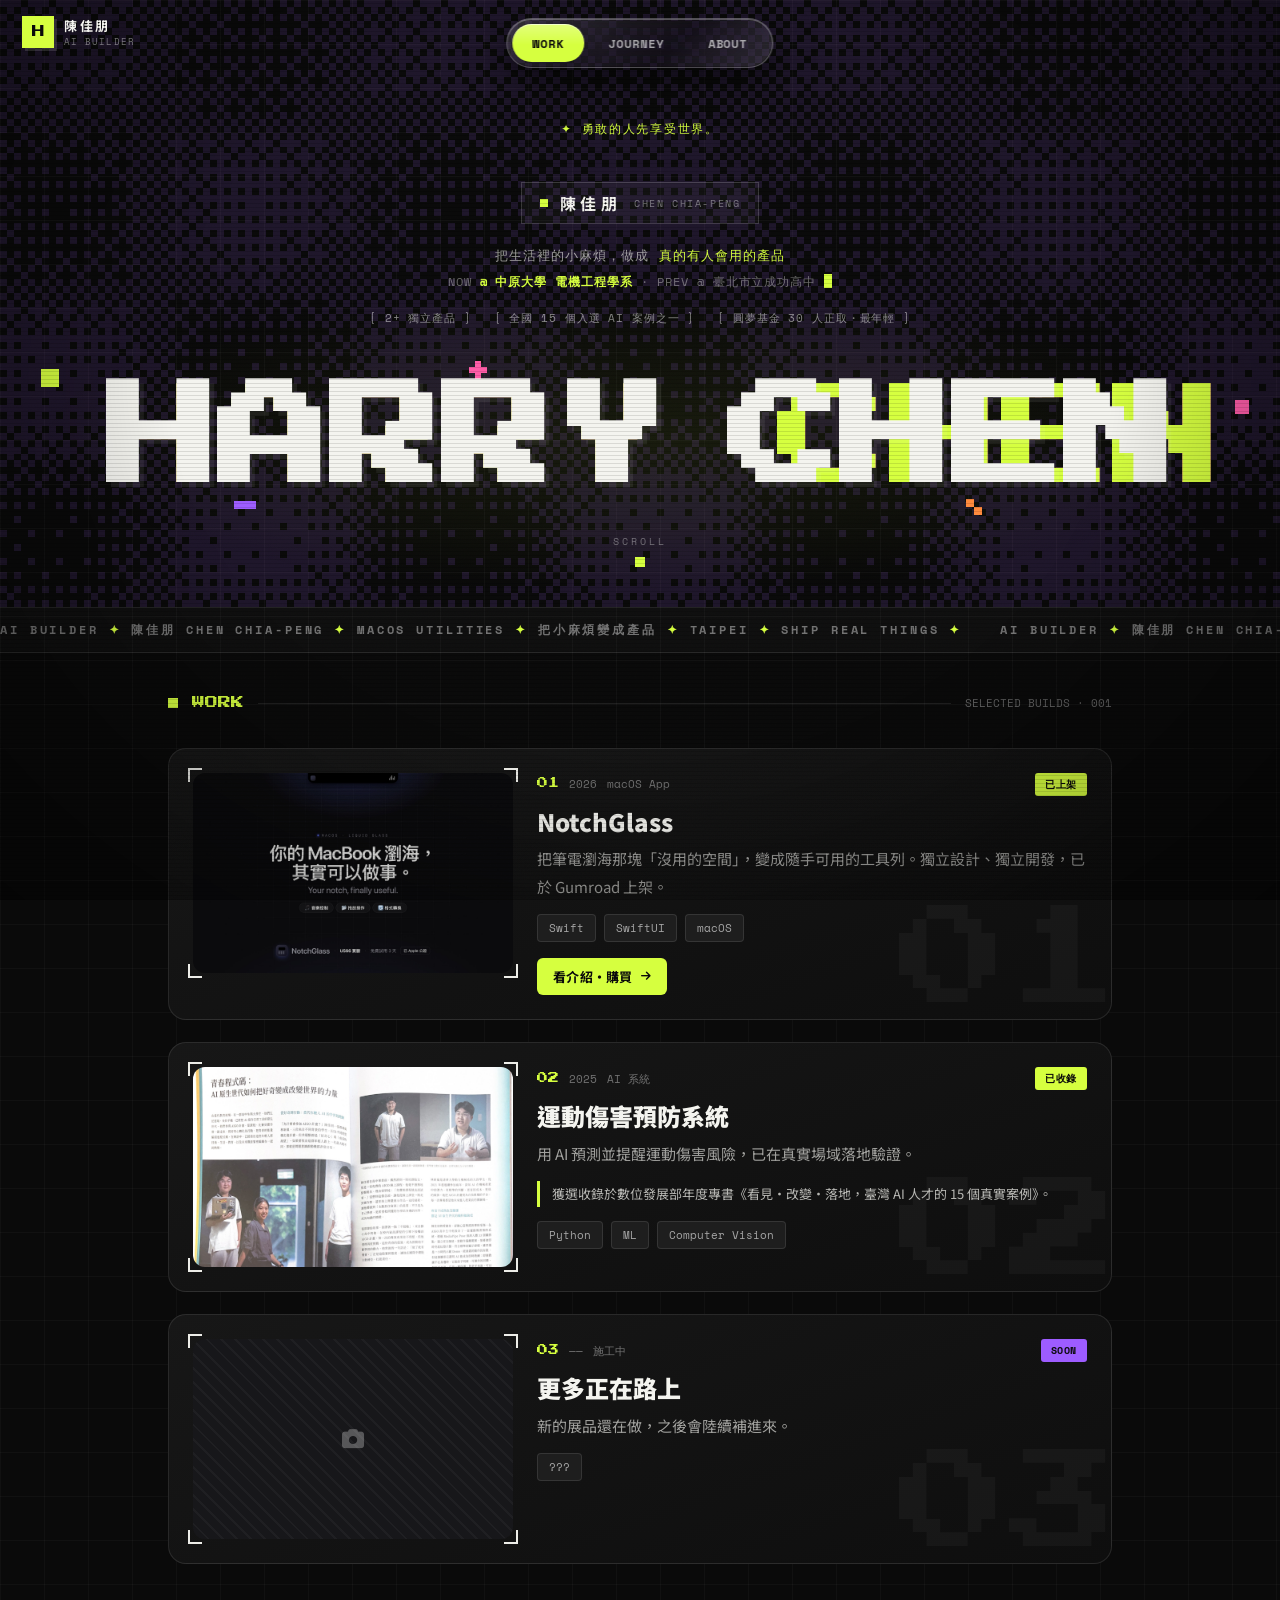
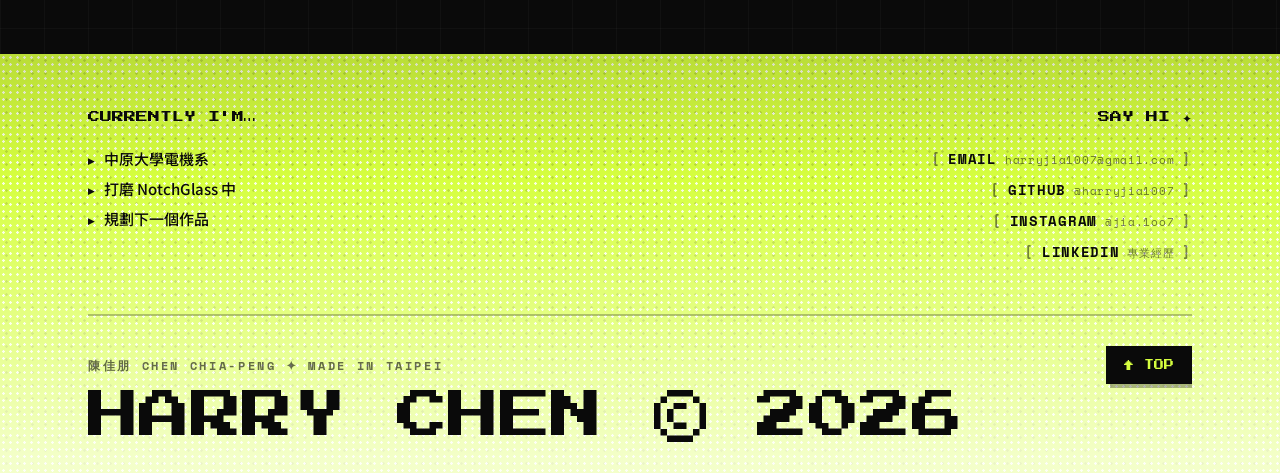
==== index.html @ 03d35808 "扇形照片自動輪播（3.2s、hover 暫停）、刪 AUTO SCROLL 標籤、像素漂浮放慢一倍、biostem 獎盃照對齊頂部 Co-Authored-By: Claude Fable 5 <no" ====
<!DOCTYPE html>
<html lang="zh-Hant">
<head>
  <meta charset="utf-8">
  <meta name="viewport" content="width=device-width, initial-scale=1">
  <title>陳佳朋 Harry Chen — AI Builder｜Portfolio</title>
  <meta name="description" content="Harry Chen（陳佳朋）的個人作品集：AI 工具、macOS 小工具與正在路上的新作品。深色像素風格。">

  <meta property="og:title" content="陳佳朋 Harry Chen — AI Builder Portfolio">
  <meta property="og:description" content="把生活裡的小麻煩，做成真的有人會用的產品。">
  <meta property="og:type" content="website">

  <link rel="preconnect" href="https://fonts.googleapis.com">
  <link rel="preconnect" href="https://fonts.gstatic.com" crossorigin>
  <link href="https://fonts.googleapis.com/css2?family=Press+Start+2P&family=Space+Mono:wght@400;700&family=Noto+Sans+TC:wght@400;500;700;900&display=swap" rel="stylesheet">
  <link rel="stylesheet" href="https://cdnjs.cloudflare.com/ajax/libs/font-awesome/6.5.1/css/all.min.css">

  <link rel="stylesheet" href="styles.css">
</head>
<body>
  <!-- 背景質感層：掃描線 / 暈影 / 顆粒 -->
  <div class="fx-scan" aria-hidden="true"></div>
  <div class="fx-vignette" aria-hidden="true"></div>
  <div class="fx-grain" aria-hidden="true"></div>

  <!-- 捲動進度條 -->
  <div class="prog-bar" id="progBar"></div>

  <!-- 自訂像素游標（僅桌機） -->
  <div class="pixel-cursor" id="pixelCursor" aria-hidden="true"></div>
  <div class="pixel-cursor-ring" id="pixelCursorRing" aria-hidden="true"></div>

  <!-- 固定品牌角標 -->
  <div class="brand-chip">
    <span class="brand-badge">H</span>
    <span>
      <span class="brand-name">陳佳朋</span>
      <span class="brand-sub">AI&nbsp;BUILDER</span>
    </span>
  </div>

  <!-- 懸浮膠囊導覽 -->
  <nav class="tab-nav" id="tabNav">
    <button class="tab-btn" data-tab="work">WORK</button>
    <button class="tab-btn" data-tab="journey">JOURNEY</button>
    <button class="tab-btn" data-tab="about">ABOUT</button>
  </nav>

  <main>
    <!-- HERO -->
    <section class="hero">
      <div class="hero-kicker">✦ 勇敢的人先享受世界。</div>

      <div class="wordmark-wrap">
        <div class="wordmark glitch-a" aria-hidden="true">HARRY CHEN</div>
        <div class="wordmark glitch-b" aria-hidden="true">HARRY CHEN</div>
        <h1 class="wordmark wordmark-main">
          <span style="animation-delay:0s">H</span><span style="animation-delay:.05s">A</span><span style="animation-delay:.1s">R</span><span style="animation-delay:.15s">R</span><span style="animation-delay:.2s">Y</span><span class="wm-sp"></span><span style="animation-delay:.3s">C</span><span style="animation-delay:.35s">H</span><span style="animation-delay:.4s">E</span><span style="animation-delay:.45s">N</span>
        </h1>
        <span class="px-bit a"></span>
        <span class="px-bit b"></span>
        <span class="px-bit c"></span>
        <span class="px-quad"><span></span><span></span><span></span><span></span></span>
        <span class="px-tri"><span></span><span></span><span></span><span></span><span></span><span></span><span></span><span></span><span></span></span>
        <span class="px-bit d px-hide-m"></span>
      </div>

      <div class="hero-id">
        <div class="hero-id-badge">
          <span class="dot-blink"></span>
          <span class="hero-id-name">陳佳朋</span>
          <span class="hero-id-en">CHEN&nbsp;CHIA-PENG</span>
        </div>
        <div class="hero-line1">把生活裡的小麻煩，做成 <span class="accent">真的有人會用的產品</span></div>
        <div class="hero-line2">NOW <span class="accent strong">@ 中原大學 電機工程學系</span> · PREV @ 臺北市立成功高中<span class="caret"></span></div>
        <div class="hero-stats">
          <span>[ 2+ 獨立產品 ]</span>
          <span>[ 全國 15 個入選 AI 案例之一 ]</span>
          <span>[ 圓夢基金 30 人正取・最年輕 ]</span>
        </div>
      </div>

      <div class="hero-scroll">
        <span>SCROLL</span>
        <span class="scroll-dot"></span>
      </div>
    </section>

    <!-- 跑馬燈 -->
    <div class="marquee">
      <div class="marquee-track">
        <span class="marquee-item">AI BUILDER <b>✦</b> 陳佳朋 CHEN CHIA-PENG <b>✦</b> MACOS UTILITIES <b>✦</b> 把小麻煩變成產品 <b>✦</b> TAIPEI <b>✦</b> SHIP REAL THINGS <b>✦</b>&nbsp;</span>
        <span class="marquee-item">AI BUILDER <b>✦</b> 陳佳朋 CHEN CHIA-PENG <b>✦</b> MACOS UTILITIES <b>✦</b> 把小麻煩變成產品 <b>✦</b> TAIPEI <b>✦</b> SHIP REAL THINGS <b>✦</b>&nbsp;</span>
      </div>
    </div>

    <!-- WORK -->
    <section class="tab-panel" id="panel-work">
      <div class="section-head">
        <span class="section-dot"></span>
        <span class="section-title">WORK</span>
        <span class="section-line"></span>
        <span class="section-tag">SELECTED&nbsp;BUILDS&nbsp;·&nbsp;001</span>
      </div>
      <div class="work-list" id="workList"></div>
    </section>

    <!-- JOURNEY -->
    <section class="tab-panel" id="panel-journey" hidden>
      <div class="section-head">
        <span class="section-dot"></span>
        <span class="section-title">JOURNEY</span>
        <span class="section-line"></span>
        <span class="section-tag">2023&nbsp;→&nbsp;NOW&nbsp;·&nbsp;002</span>
      </div>
      <div class="journey-list" id="journeyList"></div>
    </section>

    <!-- ABOUT -->
    <section class="tab-panel" id="panel-about" hidden>
      <div class="section-head">
        <span class="section-dot"></span>
        <span class="section-title">ABOUT</span>
        <span class="section-line"></span>
        <span class="section-tag">WHO&nbsp;IS&nbsp;HARRY&nbsp;·&nbsp;003</span>
      </div>
      <div class="about-grid">
        <div class="about-photo-wrap">
          <span class="px-bit e"></span>
          <span class="px-bit f"></span>
          <span class="px-bit g"></span>
          <div class="polaroid">
            <div class="img-slot" data-slot="about">
              <img alt="陳佳朋" loading="lazy" onerror="this.style.display='none';this.nextElementSibling.style.display='flex';">
              <div class="img-placeholder"><i class="fa-solid fa-camera"></i></div>
            </div>
            <div class="polaroid-cap">harry_陳佳朋.jpg ✦</div>
          </div>
        </div>
        <div class="about-copy">
          <div class="about-hello">嗨，我是<span class="accent">陳佳朋</span>（Harry Chen）。</div>
          <p class="about-p1">臺北市立成功高中畢業，即將進<b class="accent">中原大學 電機工程學系</b>。比起頭銜，更在意「<b>做出真的有人在用的東西</b>」。</p>
          <p class="about-p2">從 macOS 小工具到 AI 系統，喜歡把生活裡的小麻煩變成一個會動的產品。這個網站會跟著我一起長大——每做一個新東西，就多一個作品。</p>
          <div class="chips" id="aboutChips"></div>
        </div>
      </div>

      <div class="beyond">
        <div class="section-head">
          <span class="section-dot pink"></span>
          <span class="section-title pink">BEYOND THE KEYBOARD</span>
          <span class="section-line"></span>
        </div>
        <div class="strip" id="strip"></div>
        <p class="beyond-p">打羽球、逛 3C 賣場、和朋友做小專案——好奇心驅動的日常，都收在這排底片裡。</p>
      </div>
    </section>
  </main>

  <!-- FOOTER -->
  <footer class="site-footer">
    <div class="footer-inner">
      <div class="footer-grid">
        <div>
          <div class="footer-h">CURRENTLY I'M…</div>
          <div class="currently-list" id="currentlyList"></div>
        </div>
        <div class="footer-contacts">
          <div class="footer-h">SAY HI ✦</div>
          <div class="contact-list" id="contactList"></div>
        </div>
      </div>
      <div class="footer-bottom">
        <div>
          <div class="footer-credit">陳佳朋 CHEN CHIA-PENG ✦ MADE IN TAIPEI</div>
          <div class="footer-wordmark">HARRY CHEN © 2026</div>
        </div>
        <button class="top-btn" id="topBtn">↑ TOP</button>
      </div>
    </div>
  </footer>

  <script src="app.js"></script>
<!-- Cloudflare Web Analytics --><script type='module' src='https://static.cloudflareinsights.com/beacon.min.js' data-cf-beacon='{"token": "9f081bf168be4e8cbfea582ba39c81f4"}'></script><!-- End Cloudflare Web Analytics -->
</body>
</html>
---- styles.css ----
/* ============================================================
   Harry Chen — Pixel Glitch Portfolio
   顏色與字型集中在這裡，之後要調風格改這區就好
   ============================================================ */
:root{
  --bg:#0A0A0A;
  --ink:#F4F4EF;
  --ink-soft:#EDEDE8;
  --muted:rgba(237,237,232,.65);
  --faint:rgba(255,255,255,.42);
  --line:rgba(255,255,255,.1);
  --card:#171717;
  --card-2:#0E0E0E;

  --accent:#D6FF3F;   /* 螢光黃綠 */
  --pink:#FF5CA8;
  --purple:#9D5CFF;
  --orange:#FF8A3D;
  --blue:#5CC8FF;

  --sans:'Noto Sans TC',-apple-system,BlinkMacSystemFont,sans-serif;
  --mono:'Space Mono',ui-monospace,monospace;
  --pixel:'Press Start 2P',var(--mono);

  --maxw-work:1000px;
  --maxw-journey:820px;
  --maxw-about:940px;
  --maxw-foot:1160px;
}

*{margin:0;padding:0;box-sizing:border-box}
html{scroll-behavior:smooth}
body{
  background:var(--bg);
  background-image:
    linear-gradient(rgba(255,255,255,.028) 1px, transparent 1px),
    linear-gradient(90deg, rgba(255,255,255,.028) 1px, transparent 1px);
  background-size:44px 44px;
  color:var(--ink-soft);
  font-family:var(--sans);
  -webkit-font-smoothing:antialiased;
  line-height:1.6;
  overflow-x:hidden;
  cursor:none;
}
a{color:inherit}
b{font-weight:700}
.accent{color:var(--accent)}
.accent.strong{font-weight:700}

@media (hover:none), (pointer:coarse){
  body{cursor:auto}
  .pixel-cursor,.pixel-cursor-ring{display:none}
}

/* ---------- 質感層 ---------- */
.fx-scan{
  position:fixed;inset:0;z-index:39;pointer-events:none;opacity:.5;
  background:repeating-linear-gradient(0deg, rgba(0,0,0,.22) 0px, rgba(0,0,0,.22) 1px, transparent 1px, transparent 4px);
  animation:scan-drift .35s steps(2) infinite;
}
.fx-vignette{
  position:fixed;inset:0;z-index:38;pointer-events:none;
  background:radial-gradient(ellipse at 50% 42%, transparent 52%, rgba(0,0,0,.42) 100%);
}
.fx-grain{
  position:fixed;inset:0;z-index:40;pointer-events:none;opacity:.06;mix-blend-mode:soft-light;
  background-image:url("data:image/svg+xml;utf8,<svg xmlns='http://www.w3.org/2000/svg' width='180' height='180'><filter id='n'><feTurbulence type='fractalNoise' baseFrequency='.85' numOctaves='2'/></filter><rect width='180' height='180' filter='url(%23n)'/></svg>");
}
@keyframes scan-drift{from{transform:translateY(0)}to{transform:translateY(4px)}}

.prog-bar{
  position:fixed;top:0;left:0;height:3px;width:0%;background:var(--accent);
  z-index:60;pointer-events:none;transition:width .05s linear;
}

/* ---------- 像素游標 ---------- */
.pixel-cursor{
  position:fixed;left:0;top:0;z-index:9999;pointer-events:none;will-change:transform;
  width:13px;height:13px;background:var(--accent);
  box-shadow:0 0 14px rgba(255,255,255,.25);
  animation:cursor-cycle 3.6s steps(1) infinite;
  transition:opacity .15s ease;
}
.pixel-cursor-ring{
  position:fixed;left:0;top:0;z-index:9998;pointer-events:none;will-change:transform;
  width:34px;height:34px;border:1px solid rgba(255,255,255,.3);
  transition:border-color .2s ease,opacity .15s ease;
}
.pixel-cursor-ring.hot{border-color:rgba(214,255,63,.85)}
@keyframes cursor-cycle{
  0%,40%{background:var(--accent)}
  41%,70%{background:var(--pink)}
  71%,100%{background:var(--purple)}
}

/* ---------- 品牌角標 ---------- */
.brand-chip{
  position:fixed;top:16px;left:22px;z-index:50;
  display:flex;align-items:center;gap:10px;
}
.brand-badge{
  width:32px;height:32px;background:var(--accent);color:#0A0A0A;
  display:flex;align-items:center;justify-content:center;
  font-family:var(--pixel);font-size:13px;
  box-shadow:3px 3px 0 rgba(255,255,255,.12);
}
.brand-name{display:block;font:700 13px var(--sans);color:var(--ink);letter-spacing:.2em}
.brand-sub{display:block;font:9px var(--mono);color:var(--faint);letter-spacing:.12em}
@media (max-width:640px){.brand-chip{display:none}}

/* ---------- 懸浮導覽 ---------- */
.tab-nav{
  position:fixed;top:18px;left:50%;transform:translateX(-50%);z-index:50;
  display:flex;gap:4px;
  background:linear-gradient(135deg, rgba(255,255,255,.16), rgba(255,255,255,.05) 38%, rgba(255,255,255,.02) 62%, rgba(255,255,255,.12));
  border:1px solid rgba(255,255,255,.24);border-radius:100px;padding:5px;
  backdrop-filter:blur(26px) saturate(1.9);-webkit-backdrop-filter:blur(26px) saturate(1.9);
  box-shadow:0 14px 38px rgba(0,0,0,.5), inset 0 1px 0 rgba(255,255,255,.28), inset 0 -1px 0 rgba(0,0,0,.25);
}
.tab-btn{
  font:700 12px var(--mono);letter-spacing:.08em;border:none;border-radius:100px;
  padding:9px 20px;cursor:pointer;min-height:38px;
  background:transparent;color:rgba(255,255,255,.62);
  transition:background .25s ease,color .25s ease,box-shadow .25s ease;
}
.tab-btn:hover:not(.active){color:#F4F4EF;background:rgba(255,255,255,.1);box-shadow:inset 0 1px 0 rgba(255,255,255,.18)}
.tab-btn.active{
  background:linear-gradient(180deg, rgba(255,255,255,.32), rgba(255,255,255,0) 55%), var(--accent);
  color:#0A0A0A;
  box-shadow:inset 0 1px 0 rgba(255,255,255,.6), 0 4px 14px rgba(0,0,0,.35);
}

/* ---------- HERO ---------- */
.hero{
  position:relative;padding:120px 20px 0;
  display:flex;flex-direction:column;align-items:center;text-align:center;overflow:hidden;
}
/* Hero 抖動網點底紋：低解析 canvas 放大成像素感，低透明度不搶主角 */
.dither-bg{
  position:absolute;inset:0;width:100%;height:100%;
  image-rendering:pixelated;opacity:.13;mix-blend-mode:screen;
  pointer-events:none;z-index:0;
}
.hero>*:not(.dither-bg){position:relative;z-index:1}
.hero-kicker{
  font:12px var(--mono);color:var(--accent);letter-spacing:.14em;margin-bottom:26px;
  animation:px-blink 5s steps(1) infinite;order:0;
}
.wordmark-wrap{position:relative;display:inline-block;order:2;margin-top:54px;max-width:100%}
.wordmark-wrap::before{
  content:"";position:absolute;left:50%;top:50%;transform:translate(-50%,-50%);
  width:130%;height:300%;background:radial-gradient(ellipse, rgba(214,255,63,.07), transparent 62%);
  pointer-events:none;
}
.wordmark{
  font-family:var(--pixel);font-size:clamp(30px,8.8vw,150px);line-height:1.06;
  margin:0;letter-spacing:-.01em;white-space:nowrap;
}
.glitch-a{position:absolute;inset:0;color:var(--pink);pointer-events:none;z-index:1;animation:glitch-a 6s steps(1) infinite}
.glitch-b{position:absolute;inset:0;color:var(--accent);pointer-events:none;z-index:1;animation:glitch-b 7.3s steps(1) infinite}
.wordmark-main{
  position:relative;z-index:2;color:var(--ink);
  text-shadow:5px 5px 0 rgba(255,255,255,.07);
}
.wordmark-main span{display:inline-block;transition:color .12s ease}
.wordmark-main span:nth-child(1):hover{color:var(--accent)}
.wordmark-main span:nth-child(2):hover{color:var(--pink)}
.wordmark-main span:nth-child(3):hover{color:var(--purple)}
.wordmark-main span:nth-child(4):hover{color:var(--orange)}
.wordmark-main span:nth-child(5):hover{color:var(--accent)}
.wordmark-main span:nth-child(7):hover{color:var(--pink)}
.wordmark-main span:nth-child(8):hover{color:var(--accent)}
.wordmark-main span:nth-child(9):hover{color:var(--orange)}
.wordmark-main span:nth-child(10):hover{color:var(--purple)}
.wm-sp{display:inline-block;width:.55em}
@keyframes glitch-a{
  0%,92%,100%{transform:translate(0,0);opacity:0}
  93%{transform:translate(-3px,1px);opacity:.7}
  95%{transform:translate(2px,-1px);opacity:.5}
  97%{transform:translate(-1px,0);opacity:0}
}
@keyframes glitch-b{
  0%,88%,100%{transform:translate(0,0);opacity:0}
  89%{transform:translate(3px,-1px);opacity:.6}
  91%{transform:translate(-2px,1px);opacity:.4}
  93%{transform:translate(1px,0);opacity:0}
}

.px-bit{position:absolute;image-rendering:pixelated}
.px-bit.a{left:-6%;top:-10%;width:18px;height:18px;background:var(--accent);animation:px-float-a 9s ease-in-out infinite}
.px-bit.b{right:-7%;top:16%;width:14px;height:14px;background:var(--pink);animation:px-float-b 10.5s ease-in-out infinite}
.px-bit.c{left:12%;bottom:-8%;width:22px;height:8px;background:var(--purple);animation:px-float-c 8s ease-in-out infinite}
.px-bit.d{right:-13%;bottom:22%;width:10px;height:10px;background:var(--accent);transform:rotate(45deg);animation:px-float-b 9.5s ease-in-out infinite}
.px-quad{position:absolute;right:18%;bottom:-13%;display:grid;grid-template-columns:8px 8px;grid-template-rows:8px 8px;animation:px-float-a 12s ease-in-out infinite}
.px-quad span:nth-child(1){background:var(--orange)}
.px-quad span:nth-child(4){background:var(--orange)}
.px-tri{position:absolute;left:34%;top:-16%;display:grid;grid-template-columns:6px 6px 6px;grid-template-rows:6px 6px 6px;animation:px-float-c 11s ease-in-out infinite}
.px-tri span:nth-child(2),.px-tri span:nth-child(4),.px-tri span:nth-child(5),.px-tri span:nth-child(6),.px-tri span:nth-child(8){background:var(--pink)}
@media (max-width:640px){.px-hide-m{display:none!important}}
@keyframes px-float-a{0%,100%{transform:translateY(0)}50%{transform:translateY(-8px)}}
@keyframes px-float-b{0%,100%{transform:translateY(0) rotate(45deg)}50%{transform:translateY(6px) rotate(45deg)}}
@keyframes px-float-c{0%,100%{transform:translateY(0)}50%{transform:translateY(-5px)}}

.hero-id{order:1;margin-top:18px;max-width:820px;display:flex;flex-direction:column;align-items:center}
.hero-id-badge{
  display:inline-flex;align-items:center;gap:12px;
  border:1px solid rgba(255,255,255,.16);background:rgba(255,255,255,.03);
  padding:8px 18px;margin-bottom:18px;
}
.dot-blink{width:8px;height:8px;background:var(--accent);animation:px-blink 3s steps(1) infinite}
.hero-id-name{font:700 16px var(--sans);color:var(--ink);letter-spacing:.3em}
.hero-id-en{font:10px var(--mono);color:var(--faint);letter-spacing:.16em}
.hero-line1{font:13px/2.1 var(--mono);color:var(--muted);letter-spacing:.08em}
.hero-line2{font:12px/2.1 var(--mono);color:rgba(237,237,232,.42);letter-spacing:.08em}
.caret{display:inline-block;width:8px;height:14px;background:var(--accent);margin-left:8px;vertical-align:-2px;animation:caret-blink 1.1s steps(1) infinite}
.hero-stats{display:flex;flex-wrap:wrap;justify-content:center;gap:10px 22px;margin-top:16px}
.hero-stats span{font:11px var(--mono);color:rgba(255,255,255,.5);letter-spacing:.08em;white-space:nowrap}
@keyframes px-blink{0%,49%{opacity:1}50%,100%{opacity:.15}}
@keyframes caret-blink{0%,49%{opacity:1}50%,100%{opacity:0}}

.hero-scroll{order:3;margin-top:34px;display:flex;flex-direction:column;align-items:center;gap:8px;padding-bottom:40px}
.hero-scroll span:first-child{font:10px var(--mono);color:rgba(255,255,255,.38);letter-spacing:.3em}
.scroll-dot{width:10px;height:10px;background:var(--accent);animation:scroll-hop 1.4s ease-in-out infinite}
@keyframes scroll-hop{0%,100%{transform:translateY(0)}50%{transform:translateY(8px)}}

/* ---------- 跑馬燈 ---------- */
.marquee{
  overflow:hidden;border-top:1px solid var(--line);border-bottom:1px solid var(--line);
  padding:13px 0;background:rgba(255,255,255,.02);
}
.marquee-track{display:flex;white-space:nowrap;width:max-content;animation:marquee 30s linear infinite}
.marquee-item{font:700 12px var(--mono);letter-spacing:.24em;color:rgba(255,255,255,.42);padding-right:28px}
.marquee-item b{color:var(--accent);font-weight:700}
@keyframes marquee{from{transform:translateX(0)}to{transform:translateX(-50%)}}

/* ---------- 分頁區塊共用 ---------- */
.tab-panel{animation:panel-in .35s ease both}
@keyframes panel-in{from{opacity:0;transform:translateY(8px)}to{opacity:1;transform:none}}
.section-head{display:flex;align-items:center;gap:14px;margin-bottom:34px}
.section-dot{width:10px;height:10px;background:var(--accent);flex:none}
.section-dot.pink{background:var(--pink)}
.section-title{font-family:var(--pixel);font-size:13px;color:var(--accent)}
.section-title.pink{color:var(--pink);font-size:11px}
.section-line{flex:1;height:1px;background:var(--line)}
.section-tag{font:11px var(--mono);color:rgba(255,255,255,.35)}

#panel-work{max-width:var(--maxw-work);margin:0 auto;padding:40px 28px 90px}
#panel-journey{max-width:var(--maxw-journey);margin:0 auto;padding:40px 28px 90px}
#panel-about{max-width:var(--maxw-about);margin:0 auto;padding:40px 28px 90px}

/* ---------- WORK ---------- */
.work-list{display:flex;flex-direction:column;gap:22px}
.work-card{
  background:linear-gradient(160deg,var(--card),var(--card-2));
  border:1px solid var(--line);border-radius:18px;padding:24px;
  position:relative;overflow:hidden;
  display:grid;grid-template-columns:320px 1fr;gap:24px;align-items:start;
  transition:transform .25s cubic-bezier(.2,.9,.3,1), box-shadow .25s ease, border-color .25s ease;
}
.work-card:hover{transform:translateY(-6px) rotate(-.4deg);box-shadow:0 26px 48px rgba(0,0,0,.55), 0 0 0 1px rgba(255,255,255,.06);border-color:rgba(255,255,255,.24)}
.work-card .idx-wm{position:absolute;right:-8px;bottom:-30px;font-family:var(--pixel);font-size:110px;color:rgba(255,255,255,.035);pointer-events:none}
.work-shot{position:relative}
.work-shot .img-slot{width:100%;aspect-ratio:16/10;border-radius:12px}
.corner{position:absolute;width:14px;height:14px;pointer-events:none;border-color:var(--accent)}
.corner.tl{left:-5px;top:-5px;border-left:2px solid;border-top:2px solid}
.corner.tr{right:-5px;top:-5px;border-right:2px solid;border-top:2px solid}
.corner.bl{left:-5px;bottom:-5px;border-left:2px solid;border-bottom:2px solid}
.corner.br{right:-5px;bottom:-5px;border-right:2px solid;border-bottom:2px solid}
.work-body{min-width:0}
.work-line1{display:flex;align-items:center;gap:10px;flex-wrap:wrap;margin-bottom:10px}
.work-idx{font-family:var(--pixel);font-size:11px;color:var(--accent)}
.work-meta{font:11px var(--mono);color:rgba(255,255,255,.4)}
.work-status{font:700 10px var(--mono);color:#0A0A0A;padding:4px 10px;border-radius:3px;margin-left:auto;letter-spacing:.06em}
.work-name{font:900 24px/1.3 var(--sans);color:var(--ink);margin-bottom:8px}
.work-desc{font:15px/1.85 var(--sans);color:var(--muted);margin:0 0 14px}
.work-impact{display:flex;gap:10px;align-items:flex-start;padding:2px 0 2px 12px;margin-bottom:14px;border-left:3px solid}
.work-impact p{font:13px/1.7 var(--sans);color:rgba(237,237,232,.75);margin:0}
.work-stack{display:flex;flex-wrap:wrap;gap:8px}
.work-stack span{font:11px var(--mono);color:rgba(255,255,255,.6);background:#1E1E1E;border:1px solid var(--line);padding:5px 11px;border-radius:4px}
.work-cta{display:inline-flex;align-items:center;gap:8px;margin-top:16px;
  font:700 13px var(--sans);color:#0A0A0A;background:var(--cta,#fff);
  padding:9px 16px;border-radius:6px;text-decoration:none;letter-spacing:.02em;
  transition:transform .18s ease, box-shadow .18s ease}
.work-cta:hover{transform:translateY(-2px);box-shadow:0 8px 20px color-mix(in srgb,var(--cta,#fff) 40%,transparent)}
.work-cta i{font-size:11px;transition:transform .18s ease}
.work-cta:hover i{transform:translateX(3px)}
.work-shot-link{position:absolute;inset:0;z-index:2}
@media (max-width:720px){.work-card{grid-template-columns:1fr}}

/* ---------- JOURNEY ---------- */
.journey-list{position:relative;padding-left:30px;border-left:2px solid rgba(255,255,255,.12);display:flex;flex-direction:column;gap:18px}
.journey-card{
  position:relative;background:linear-gradient(160deg,#161616,var(--card-2));
  border:1px solid var(--line);border-radius:14px;padding:20px 24px;
  transition:transform .22s cubic-bezier(.2,.9,.3,1), border-color .22s ease, box-shadow .22s ease;
  display:flex;gap:20px;align-items:flex-start;flex-wrap:wrap;
}
.journey-card:hover{transform:translateX(6px);border-color:rgba(255,255,255,.26);box-shadow:0 14px 30px rgba(0,0,0,.45)}
.journey-node{position:absolute;left:-37px;top:24px;width:12px;height:12px;box-shadow:0 0 0 4px var(--bg)}
.journey-main{flex:1;min-width:220px}
.journey-line1{display:flex;align-items:center;gap:10px;flex-wrap:wrap;margin-bottom:8px}
.journey-date{font:700 12px var(--mono)}
.journey-tag{font:700 10px var(--mono);color:#0A0A0A;padding:3px 9px;border-radius:3px;letter-spacing:.06em}
.journey-title{font:900 18px/1.4 var(--sans);color:var(--ink);margin-bottom:6px}
.journey-desc{font:14px/1.8 var(--sans);color:rgba(237,237,232,.6);margin:0}
.journey-photo{
  flex:none;background:#F4F4EF;padding:7px 7px 24px;box-shadow:0 12px 26px rgba(0,0,0,.4);
  position:relative;transition:transform .25s ease;
}
.journey-photo:hover{transform:rotate(0deg) scale(1.03)}
.journey-photo .img-slot{width:176px;aspect-ratio:4/3}
.journey-cap{position:absolute;bottom:5px;left:0;right:0;text-align:center;font:10px var(--mono);color:#3A3A36}
@media (max-width:560px){.journey-photo{display:none}}

/* ---------- ABOUT ---------- */
.about-grid{display:grid;grid-template-columns:280px 1fr;gap:56px;align-items:start;margin-bottom:70px}
.about-photo-wrap{
  position:relative;
  animation:photo-drift 6s ease-in-out infinite;
}
@keyframes photo-drift{
  0%,100%{transform:translateY(0) rotate(0deg)}
  25%{transform:translateY(-9px) rotate(.9deg)}
  60%{transform:translateY(3px) rotate(-.7deg)}
}
.polaroid{
  background:#F4F4EF;
  background-image:repeating-linear-gradient(0deg, rgba(0,0,0,.045) 0px, rgba(0,0,0,.045) 1px, transparent 1px, transparent 3px);
  padding:14px 14px 46px;border-radius:4px;transform:rotate(-2.5deg);
  box-shadow:0 20px 44px rgba(0,0,0,.5);position:relative;
  transition:transform .3s cubic-bezier(.2,.9,.3,1),box-shadow .3s ease;
}
.polaroid:hover{transform:rotate(0deg) scale(1.03);box-shadow:0 30px 60px rgba(0,0,0,.6)}
.polaroid .img-slot{width:100%;aspect-ratio:4/3}
.polaroid-cap{position:absolute;bottom:14px;left:0;right:0;text-align:center;font:14px var(--mono);color:#3A3A36}
.about-hello{font:900 26px/1.5 var(--sans);color:var(--ink);margin:0 0 14px}
.about-p1{font:17px/2 var(--sans);color:rgba(237,237,232,.85);margin:0 0 16px}
.about-p2{font:16px/2 var(--sans);color:var(--muted);margin:0 0 26px}
.chips{display:flex;flex-wrap:wrap;gap:9px}
.chips span{font:12px var(--mono);color:var(--ink-soft);border:1px solid rgba(255,255,255,.22);padding:7px 14px;border-radius:100px}
@media (max-width:680px){.about-grid{grid-template-columns:1fr;gap:32px}.about-photo-wrap{max-width:260px}}

.beyond{margin-top:70px}
/* 生活照扇形卡片堆疊（fan stack） */
.strip.fanstack{display:block;overflow:visible;padding:14px 4px 6px}
.fan-stage{
  position:relative;height:300px;outline:none;
  touch-action:pan-y;user-select:none;-webkit-user-select:none;
}
.strip-card{
  background:#F4F4EF;padding:9px 9px 30px;
  box-shadow:0 14px 30px rgba(0,0,0,.45);position:relative;
}
.fan-card{
  position:absolute;left:50%;bottom:14px;cursor:pointer;
  transform-origin:50% 100%;
  transition:transform .5s cubic-bezier(.22,1,.36,1), box-shadow .3s;
  will-change:transform;
}
.fan-card.active{cursor:grab;box-shadow:0 26px 50px rgba(0,0,0,.6)}
.fan-card.active:active{cursor:grabbing}
.fan-card .img-slot{width:min(224px,52vw);aspect-ratio:4/3;pointer-events:none}
.fan-card img{-webkit-user-drag:none}
.fan-dots{display:flex;justify-content:center;gap:10px;margin-top:14px}
.fan-dot{
  width:9px;height:9px;padding:0;border:none;cursor:pointer;
  background:rgba(255,255,255,.22);transition:background .2s, transform .2s;
}
.fan-dot.on{background:var(--accent);transform:scale(1.25)}
@media (max-width:560px){.fan-stage{height:240px}}
.strip-cap{position:absolute;bottom:7px;left:0;right:0;text-align:center;font:11px var(--mono);color:#3A3A36}
.beyond-p{font:14px/2 var(--sans);color:rgba(237,237,232,.55);max-width:620px;margin:8px 0 0}

/* ---------- 圖片欄位（無圖時顯示佔位圖） ---------- */
.img-slot{position:relative;display:block;background:#1A1A1A;overflow:hidden;border-radius:inherit}
.img-slot img{width:100%;height:100%;object-fit:cover;display:block}
.img-slot img[src*="journey-biostem"]{object-position:center top}
.img-placeholder{
  display:none;position:absolute;inset:0;
  flex-direction:column;align-items:center;justify-content:center;gap:8px;
  background:
    repeating-linear-gradient(45deg, rgba(255,255,255,.035) 0 2px, transparent 2px 10px),
    #17171A;
  color:rgba(255,255,255,.28);
}
.img-placeholder i{font-size:22px}
.polaroid .img-placeholder,.strip-card .img-placeholder{background:repeating-linear-gradient(45deg, rgba(0,0,0,.04) 0 2px, transparent 2px 10px), #DDDDD6;color:rgba(0,0,0,.22)}

/* ---------- FOOTER ---------- */
.site-footer{
  position:relative;background-color:var(--accent);color:#0A0A0A;
  background-image:
    linear-gradient(180deg, rgba(10,10,10,.14), transparent 30%, rgba(255,255,255,.72) 97%),
    radial-gradient(rgba(255,255,255,.85) 1px, transparent 1.5px),
    radial-gradient(rgba(10,10,10,.14) 1px, transparent 1.5px);
  background-size:100% 100%, 7px 7px, 13px 13px;
}
.footer-inner{max-width:var(--maxw-foot);margin:0 auto;padding:54px 28px 26px}
.footer-grid{display:flex;gap:44px;flex-wrap:wrap;justify-content:space-between}
.footer-h{font-family:var(--pixel);font-size:12px;margin-bottom:20px}
.currently-list{display:flex;flex-direction:column;gap:9px;min-width:260px}
.currently-list div{display:flex;gap:10px;align-items:baseline}
.currently-list span:first-child{font:700 12px var(--mono);flex:none}
.currently-list span:last-child{font:500 15px var(--sans)}
.footer-contacts{min-width:240px;text-align:right}
.contact-list{display:flex;flex-direction:column;gap:10px;align-items:flex-end}
.contact-list a{
  display:inline-flex;gap:8px;align-items:baseline;color:#0A0A0A;text-decoration:none;
  font:700 14px var(--mono);letter-spacing:.05em;transition:letter-spacing .2s ease;
}
.contact-list a:hover{letter-spacing:.16em}
.contact-list a span:first-child,.contact-list a span:last-child{opacity:.5}
.contact-list a span:nth-child(3){font:400 11px var(--mono);opacity:.55}
.footer-bottom{
  overflow:hidden;margin-top:52px;border-top:2px solid rgba(10,10,10,.25);padding-top:30px;
  display:flex;align-items:baseline;justify-content:space-between;gap:16px;flex-wrap:wrap;
}
.footer-credit{font:700 12px var(--mono);letter-spacing:.22em;opacity:.6;margin-bottom:10px}
.footer-wordmark{font-family:var(--pixel);font-size:clamp(16px,4.4vw,52px);line-height:1.2;white-space:nowrap;letter-spacing:-.01em;transition:letter-spacing .3s ease}
.footer-wordmark:hover{letter-spacing:.04em}
.top-btn{
  font-family:var(--pixel);font-size:10px;background:#0A0A0A;color:var(--accent);
  border:none;padding:14px 18px;cursor:pointer;box-shadow:4px 4px 0 rgba(10,10,10,.3);
  transition:transform .2s ease, box-shadow .2s ease;
}
.top-btn:hover{transform:translate(-2px,-4px);box-shadow:7px 8px 0 rgba(10,10,10,.35)}

@media (prefers-reduced-motion:reduce){
  *{animation:none!important;transition:none!important}
}
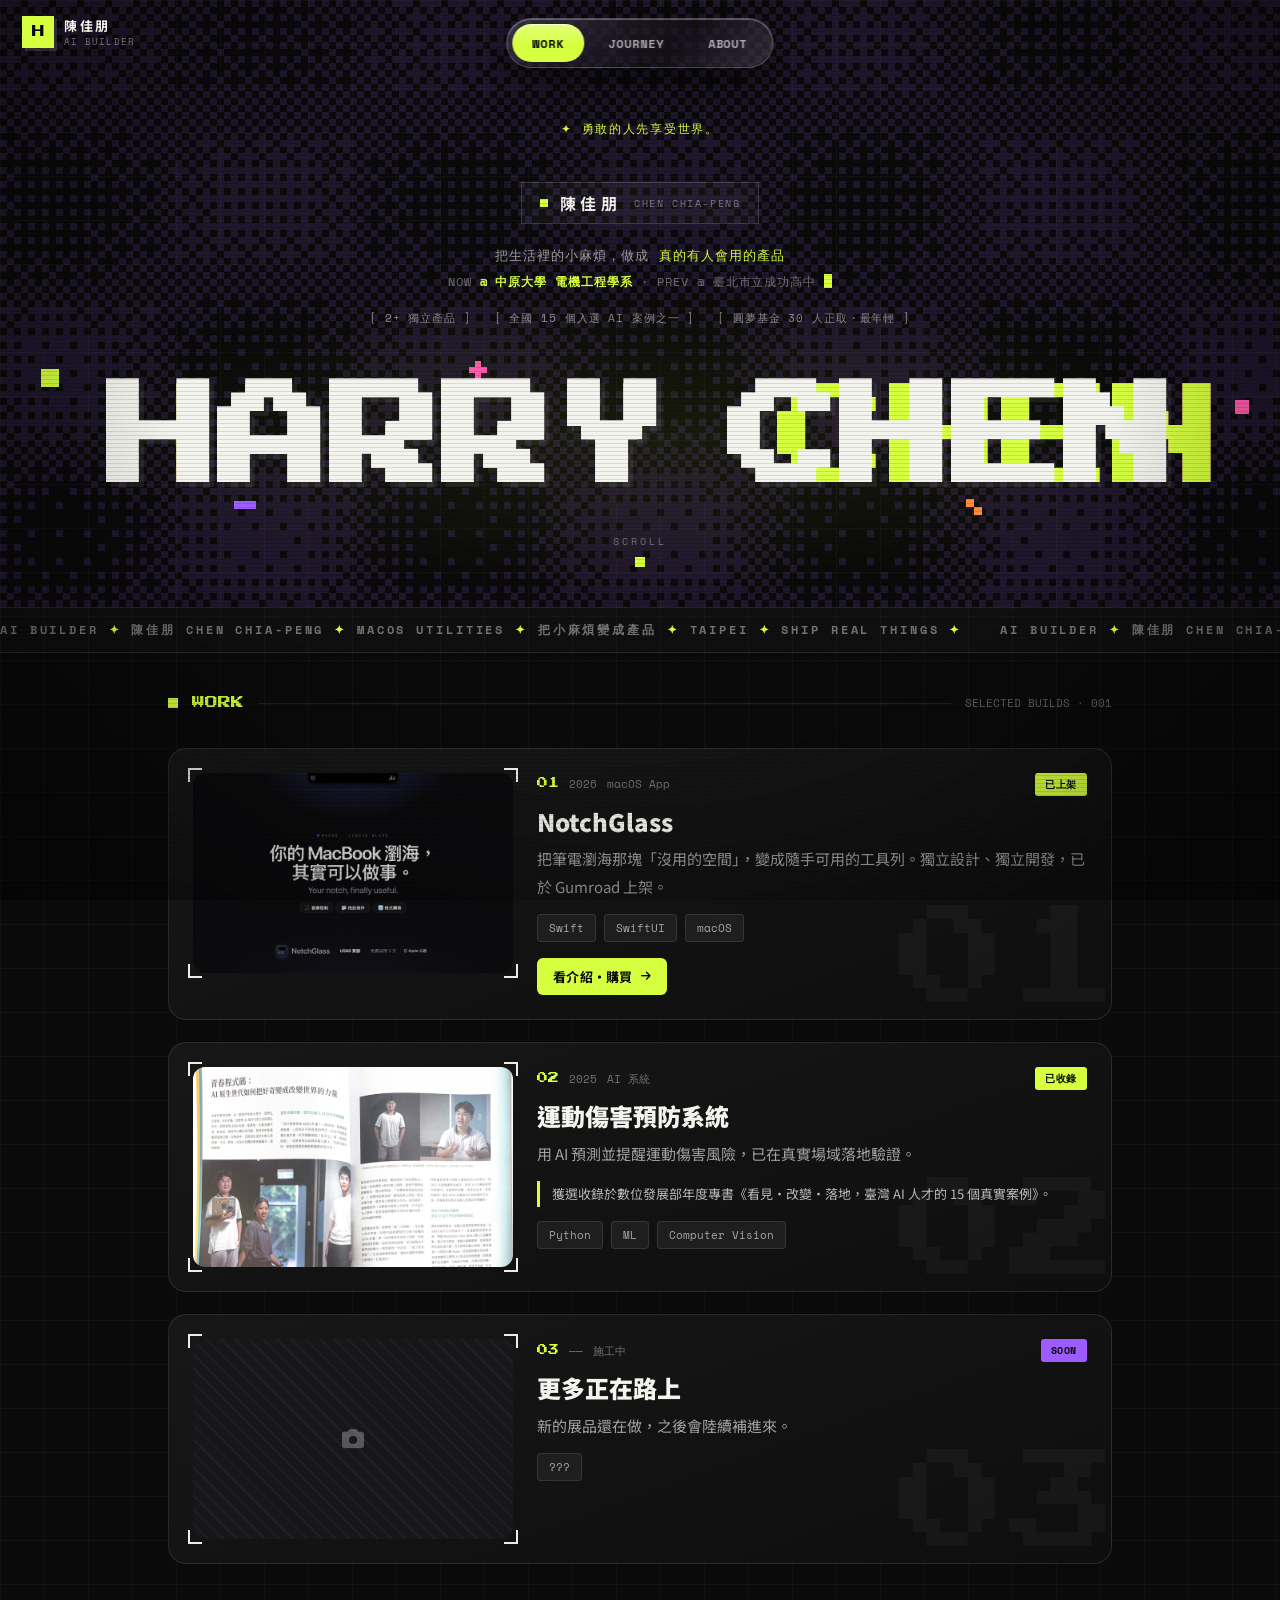
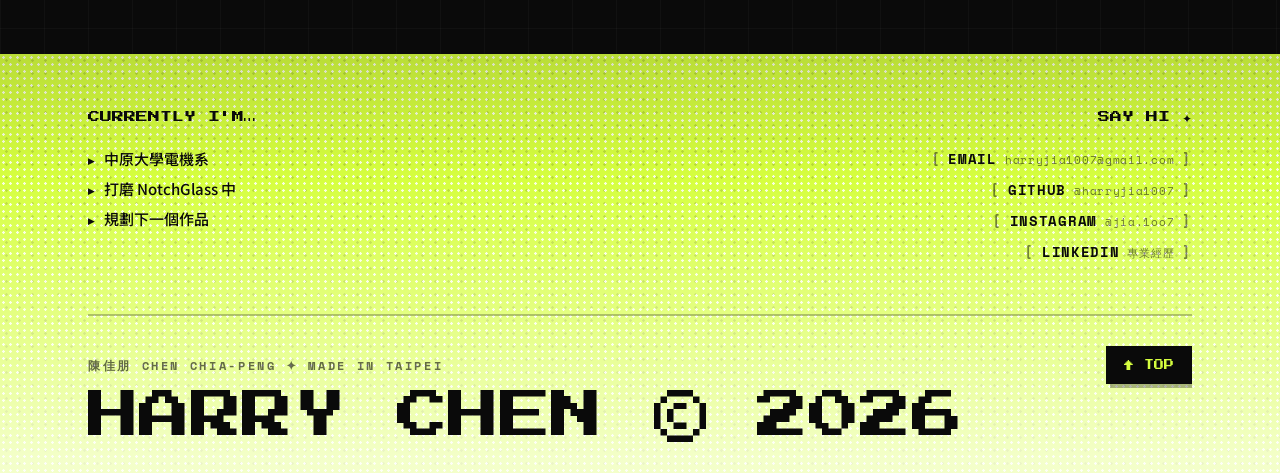
==== commit 333ac175: "移除 BEYOND THE KEYBOARD 區塊下方的說明文字" ====
--- a/index.html
+++ b/index.html
@@ -152,7 +152,6 @@
           <span class="section-line"></span>
         </div>
         <div class="strip" id="strip"></div>
-        <p class="beyond-p">打羽球、逛 3C 賣場、和朋友做小專案——好奇心驅動的日常，都收在這排底片裡。</p>
       </div>
     </section>
   </main>
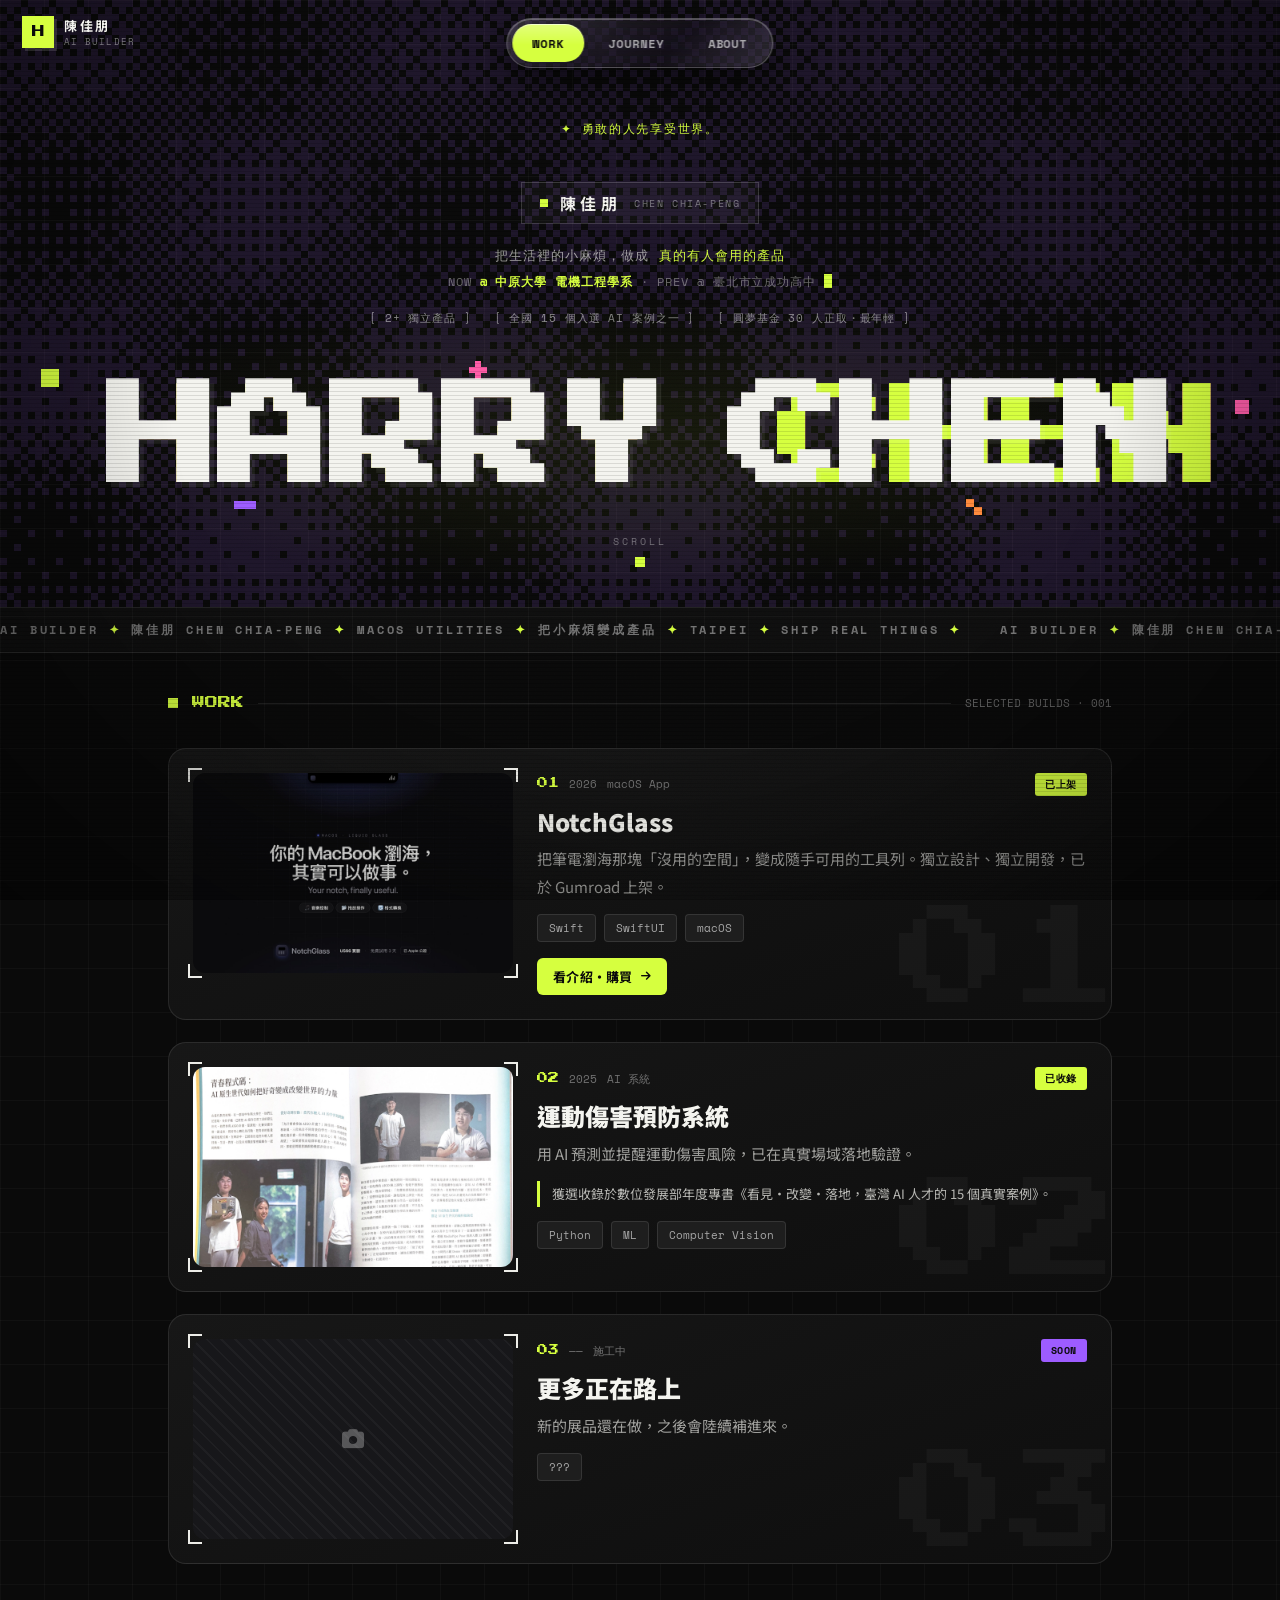
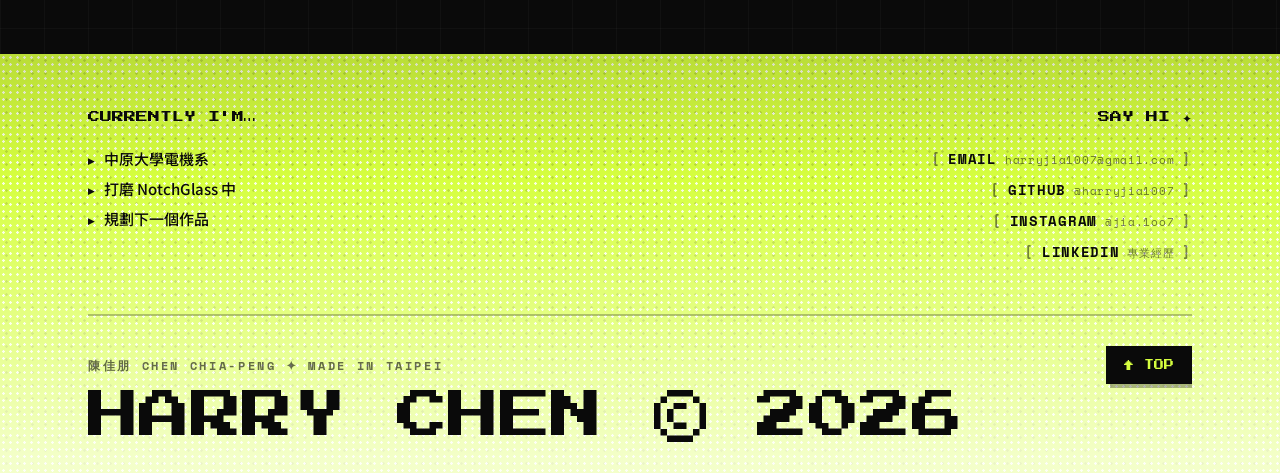
==== commit 46db13a9: "星塵捕手大改版上站：v4 遊戲（衝刺預瞄/手機操作/觸覺）、新封面、隱私頁 Co-Authored-By: Claude Fable 5 <noreply@anthropic.com>" ====
--- a/index.html
+++ b/index.html
@@ -153,6 +153,17 @@
         </div>
         <div class="strip" id="strip"></div>
       </div>
+
+      <div class="onrepeat" id="onrepeat" hidden>
+        <div class="section-head">
+          <span class="section-dot green"></span>
+          <span class="section-title green">ON REPEAT</span>
+          <span class="section-line"></span>
+          <span class="section-tag">SPOTIFY&nbsp;·&nbsp;LIVE</span>
+        </div>
+        <div class="now-playing" id="nowPlaying" hidden></div>
+        <div class="top-tracks" id="topTracks"></div>
+      </div>
     </section>
   </main>
 
--- a/styles.css
+++ b/styles.css
@@ -17,6 +17,7 @@
   --purple:#9D5CFF;
   --orange:#FF8A3D;
   --blue:#5CC8FF;
+  --spotify:#1DB954;
 
   --sans:'Noto Sans TC',-apple-system,BlinkMacSystemFont,sans-serif;
   --mono:'Space Mono',ui-monospace,monospace;
@@ -240,8 +241,10 @@
 .section-head{display:flex;align-items:center;gap:14px;margin-bottom:34px}
 .section-dot{width:10px;height:10px;background:var(--accent);flex:none}
 .section-dot.pink{background:var(--pink)}
+.section-dot.green{background:var(--spotify)}
 .section-title{font-family:var(--pixel);font-size:13px;color:var(--accent)}
 .section-title.pink{color:var(--pink);font-size:11px}
+.section-title.green{color:var(--spotify);font-size:11px}
 .section-line{flex:1;height:1px;background:var(--line)}
 .section-tag{font:11px var(--mono);color:rgba(255,255,255,.35)}
 
@@ -342,6 +345,37 @@
 @media (max-width:680px){.about-grid{grid-template-columns:1fr;gap:32px}.about-photo-wrap{max-width:260px}}
 
 .beyond{margin-top:70px}
+
+/* ---------- ON REPEAT（Spotify）---------- */
+.onrepeat{margin-top:70px}
+.now-playing{
+  display:flex;align-items:center;gap:14px;
+  background:linear-gradient(160deg,#132318,#0E0E0E);
+  border:1px solid rgba(29,185,84,.35);border-radius:14px;padding:14px 18px;
+  margin-bottom:16px;text-decoration:none;color:inherit;
+}
+.now-playing .np-art{width:46px;height:46px;border-radius:6px;flex:none;object-fit:cover;background:#1A1A1A}
+.now-playing .np-body{min-width:0}
+.now-playing .np-live{
+  display:inline-flex;align-items:center;gap:6px;
+  font:700 10px var(--mono);color:var(--spotify);letter-spacing:.1em;margin-bottom:4px;
+}
+.now-playing .np-live .np-dot{width:6px;height:6px;border-radius:50%;background:var(--spotify);animation:px-blink 1.3s steps(1) infinite}
+.now-playing .np-name{font:700 15px var(--sans);color:var(--ink);white-space:nowrap;overflow:hidden;text-overflow:ellipsis}
+.now-playing .np-artist{font:12px var(--mono);color:var(--faint)}
+
+.top-tracks{display:grid;grid-template-columns:repeat(auto-fill,minmax(150px,1fr));gap:12px}
+.track-card{
+  display:flex;flex-direction:column;gap:8px;text-decoration:none;color:inherit;
+  background:linear-gradient(160deg,var(--card),var(--card-2));
+  border:1px solid var(--line);border-radius:12px;padding:10px;
+  transition:transform .2s ease,border-color .2s ease;
+}
+.track-card:hover{transform:translateY(-3px);border-color:rgba(29,185,84,.4)}
+.track-card .tc-art{width:100%;aspect-ratio:1;border-radius:6px;object-fit:cover;background:#1A1A1A}
+.track-card .tc-rank{font:700 10px var(--mono);color:var(--spotify)}
+.track-card .tc-name{font:700 13px var(--sans);color:var(--ink);line-height:1.3;overflow:hidden;text-overflow:ellipsis;display:-webkit-box;-webkit-line-clamp:2;-webkit-box-orient:vertical}
+.track-card .tc-artist{font:11px var(--mono);color:var(--faint);overflow:hidden;text-overflow:ellipsis;white-space:nowrap}
 /* 生活照扇形卡片堆疊（fan stack） */
 .strip.fanstack{display:block;overflow:visible;padding:14px 4px 6px}
 .fan-stage{
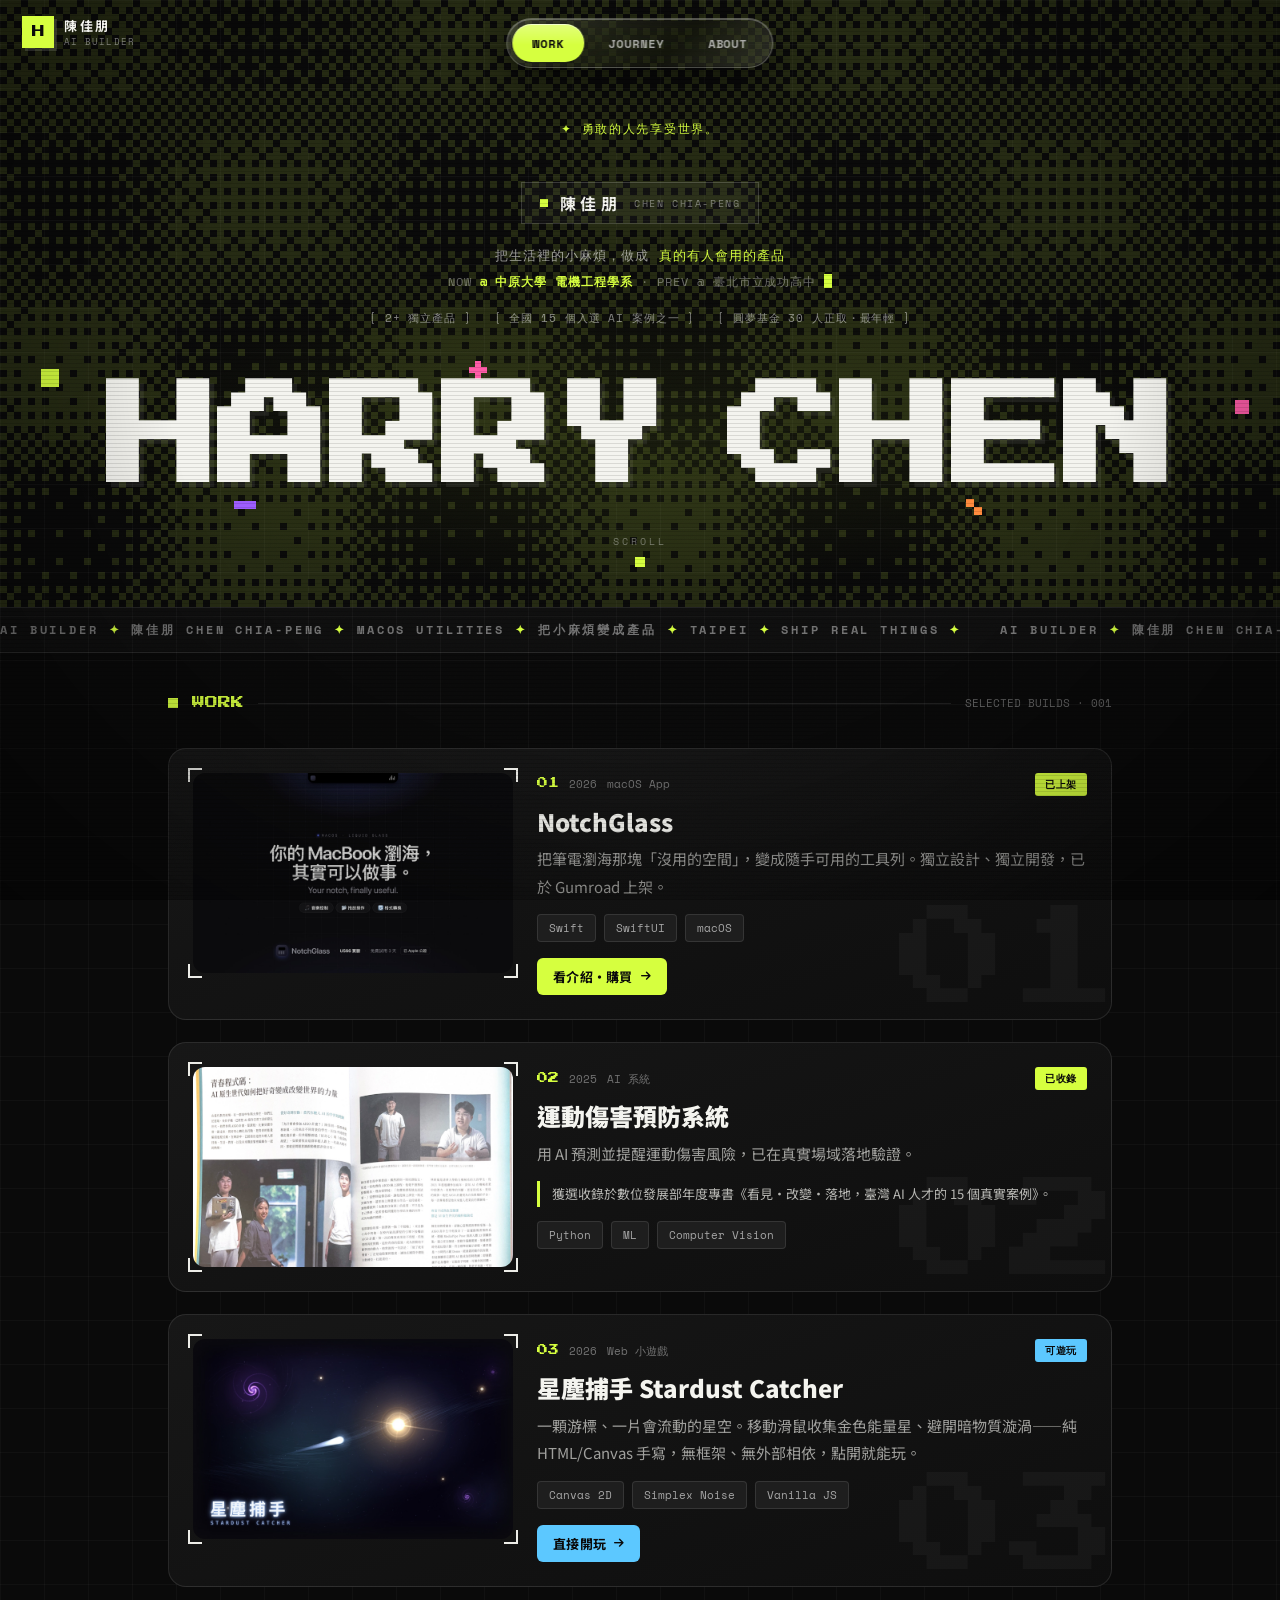
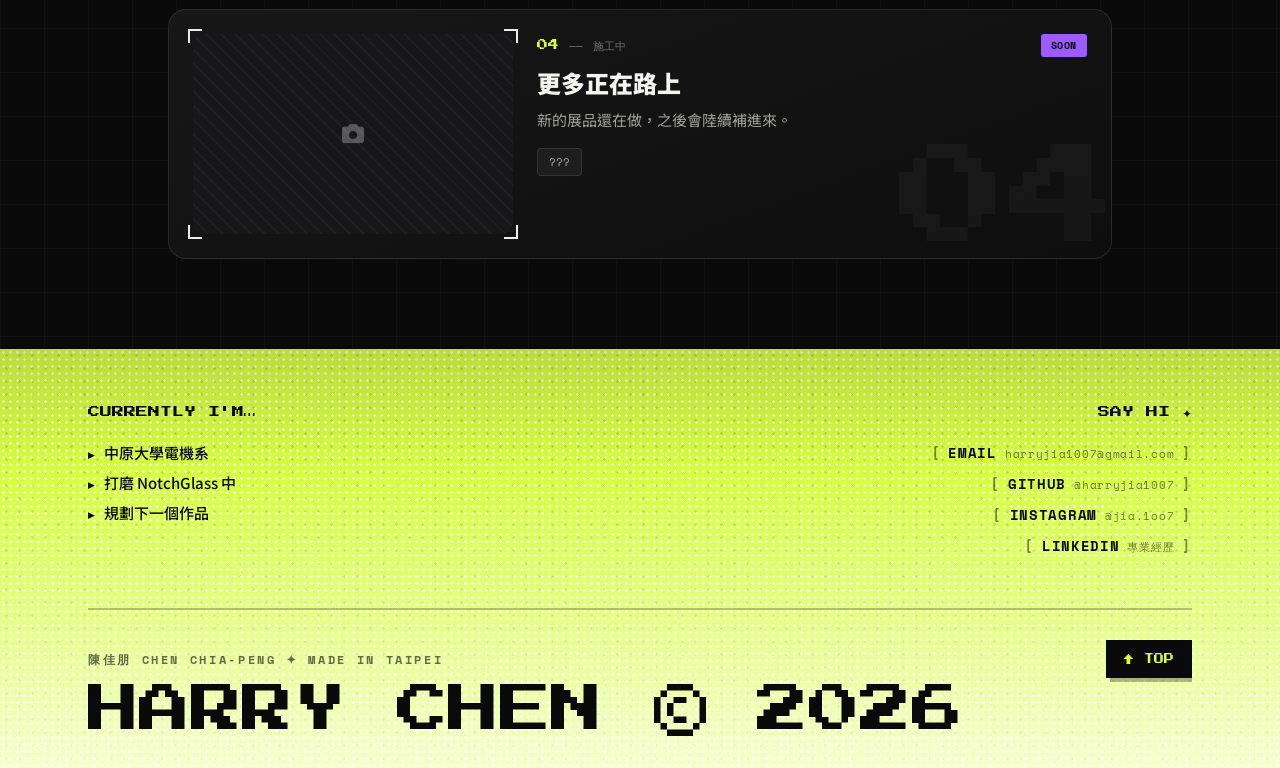
==== commit 734b6507: "修手機三個版面問題（不動字體） 1. 整頁橫向抖動：手機上扇形照片最外側卡片 transform 後會超出畫面    右緣約 50px，Chromium 把它算進文件寬度，自動輪播時不同卡片輪到   " ====
--- a/index.html
+++ b/index.html
@@ -72,7 +72,7 @@
           <span class="hero-id-en">CHEN&nbsp;CHIA-PENG</span>
         </div>
         <div class="hero-line1">把生活裡的小麻煩，做成 <span class="accent">真的有人會用的產品</span></div>
-        <div class="hero-line2">NOW <span class="accent strong">@ 中原大學 電機工程學系</span> · PREV @ 臺北市立成功高中<span class="caret"></span></div>
+        <div class="hero-line2"><span class="nw">NOW <span class="accent strong">@ 中原大學 電機工程學系</span></span> · <span class="nw">PREV @ 臺北市立成功高中</span><span class="caret"></span></div>
         <div class="hero-stats">
           <span>[ 2+ 獨立產品 ]</span>
           <span>[ 全國 15 個入選 AI 案例之一 ]</span>
--- a/styles.css
+++ b/styles.css
@@ -30,7 +30,11 @@
 }
 
 *{margin:0;padding:0;box-sizing:border-box}
-html{scroll-behavior:smooth}
+/* overflow-x:clip 掛在 html 上，硬裁掉任何橫向溢出（例如手機上扇形照片
+   最外側那張卡片會超出畫面右緣）。body 的 overflow-x:hidden 擋不住文件層級
+   的溢出，導致自動輪播時文件寬度忽大忽小 → 整頁橫向抖動。clip 不會像 hidden
+   建立捲動容器，不影響垂直捲動與 position:sticky。 */
+html{scroll-behavior:smooth;overflow-x:clip}
 body{
   background:var(--bg);
   background-image:
@@ -43,7 +47,13 @@
   line-height:1.6;
   overflow-x:hidden;
   cursor:none;
-}
+
+  /* 每個分頁一個主色，切分頁時整站重點色跟著換，
+     讓使用者一眼就知道畫面換了（預設＝WORK） */
+  --tab-accent:var(--accent);
+}
+body.tab-journey{--tab-accent:var(--pink)}
+body.tab-about{--tab-accent:var(--purple)}
 a{color:inherit}
 b{font-weight:700}
 .accent{color:var(--accent)}
@@ -71,7 +81,9 @@
 @keyframes scan-drift{from{transform:translateY(0)}to{transform:translateY(4px)}}
 
 .prog-bar{
-  position:fixed;top:0;left:0;height:3px;width:0%;background:var(--accent);
+  position:fixed;top:0;left:0;height:3px;width:0%;background:var(--tab-accent);
+  /* 注意：不要對 background 下 transition。背景色來自 var(--tab-accent)，
+     未註冊的自訂屬性無法內插，加了 transition 顏色會卡在舊值不更新。 */
   z-index:60;pointer-events:none;transition:width .05s linear;
 }
 
@@ -127,10 +139,13 @@
 }
 .tab-btn:hover:not(.active){color:#F4F4EF;background:rgba(255,255,255,.1);box-shadow:inset 0 1px 0 rgba(255,255,255,.18)}
 .tab-btn.active{
-  background:linear-gradient(180deg, rgba(255,255,255,.32), rgba(255,255,255,0) 55%), var(--accent);
+  background:linear-gradient(180deg, rgba(255,255,255,.32), rgba(255,255,255,0) 55%), var(--tab-accent);
   color:#0A0A0A;
   box-shadow:inset 0 1px 0 rgba(255,255,255,.6), 0 4px 14px rgba(0,0,0,.35);
 }
+/* 剛按下的分頁鈕彈一下，按下去有回應 */
+.tab-btn.pop{animation:tab-pop .36s cubic-bezier(.2,1.7,.4,1) 1}
+@keyframes tab-pop{0%{transform:scale(1)}38%{transform:scale(1.16)}100%{transform:scale(1)}}
 
 /* ---------- HERO ---------- */
 .hero{
@@ -158,8 +173,11 @@
   font-family:var(--pixel);font-size:clamp(30px,8.8vw,150px);line-height:1.06;
   margin:0;letter-spacing:-.01em;white-space:nowrap;
 }
-.glitch-a{position:absolute;inset:0;color:var(--pink);pointer-events:none;z-index:1;animation:glitch-a 6s steps(1) infinite}
-.glitch-b{position:absolute;inset:0;color:var(--accent);pointer-events:none;z-index:1;animation:glitch-b 7.3s steps(1) infinite}
+/* opacity:0 底值一定要留：這兩層平時隱形是靠動畫關鍵影格。
+   切分頁的一次性 .jolt 動畫（wm-burst）播完後沒有 forwards，
+   opacity 會回到預設值 1，殘影（CHEN）就會卡在畫面上。 */
+.glitch-a{position:absolute;inset:0;opacity:0;color:var(--pink);pointer-events:none;z-index:1;animation:glitch-a 6s steps(1) infinite}
+.glitch-b{position:absolute;inset:0;opacity:0;color:var(--accent);pointer-events:none;z-index:1;animation:glitch-b 7.3s steps(1) infinite}
 .wordmark-main{
   position:relative;z-index:2;color:var(--ink);
   text-shadow:5px 5px 0 rgba(255,255,255,.07);
@@ -175,6 +193,31 @@
 .wordmark-main span:nth-child(9):hover{color:var(--orange)}
 .wordmark-main span:nth-child(10):hover{color:var(--purple)}
 .wm-sp{display:inline-block;width:.55em}
+
+/* 切換分頁時：主標故障跳動一下（最明顯的「畫面換了」訊號） */
+.wordmark-wrap.jolt .wordmark-main{animation:wm-jolt .42s steps(2) 1}
+.wordmark-wrap.jolt .glitch-a{animation:wm-burst-a .42s steps(2) 1}
+.wordmark-wrap.jolt .glitch-b{animation:wm-burst-b .42s steps(2) 1}
+@keyframes wm-jolt{
+  0%{transform:translate(0,0)}
+  20%{transform:translate(-7px,2px)}
+  45%{transform:translate(6px,-2px)}
+  70%{transform:translate(-3px,1px)}
+  100%{transform:translate(0,0)}
+}
+@keyframes wm-burst-a{
+  0%,100%{opacity:0;transform:translate(0,0)}
+  20%{opacity:.85;transform:translate(-12px,3px)}
+  55%{opacity:.55;transform:translate(9px,-3px)}
+  80%{opacity:.3;transform:translate(-4px,0)}
+}
+@keyframes wm-burst-b{
+  0%,100%{opacity:0;transform:translate(0,0)}
+  28%{opacity:.8;transform:translate(11px,-3px)}
+  60%{opacity:.5;transform:translate(-8px,2px)}
+  85%{opacity:.28;transform:translate(3px,0)}
+}
+
 @keyframes glitch-a{
   0%,92%,100%{transform:translate(0,0);opacity:0}
   93%{transform:translate(-3px,1px);opacity:.7}
@@ -214,6 +257,9 @@
 .hero-id-en{font:10px var(--mono);color:var(--faint);letter-spacing:.16em}
 .hero-line1{font:13px/2.1 var(--mono);color:var(--muted);letter-spacing:.08em}
 .hero-line2{font:12px/2.1 var(--mono);color:rgba(237,237,232,.42);letter-spacing:.08em}
+/* 兩個學校子句各自不換行，手機上就會在「系」跟「PREV」之間整段斷行，
+   不會把「臺北市立成功高中」拆成「…高」跟孤零零一個「中」。 */
+.hero-line2 .nw{white-space:nowrap}
 .caret{display:inline-block;width:8px;height:14px;background:var(--accent);margin-left:8px;vertical-align:-2px;animation:caret-blink 1.1s steps(1) infinite}
 .hero-stats{display:flex;flex-wrap:wrap;justify-content:center;gap:10px 22px;margin-top:16px}
 .hero-stats span{font:11px var(--mono);color:rgba(255,255,255,.5);letter-spacing:.08em;white-space:nowrap}
@@ -239,10 +285,10 @@
 .tab-panel{animation:panel-in .35s ease both}
 @keyframes panel-in{from{opacity:0;transform:translateY(8px)}to{opacity:1;transform:none}}
 .section-head{display:flex;align-items:center;gap:14px;margin-bottom:34px}
-.section-dot{width:10px;height:10px;background:var(--accent);flex:none}
+.section-dot{width:10px;height:10px;background:var(--tab-accent);flex:none}
 .section-dot.pink{background:var(--pink)}
 .section-dot.green{background:var(--spotify)}
-.section-title{font-family:var(--pixel);font-size:13px;color:var(--accent)}
+.section-title{font-family:var(--pixel);font-size:13px;color:var(--tab-accent)}
 .section-title.pink{color:var(--pink);font-size:11px}
 .section-title.green{color:var(--spotify);font-size:11px}
 .section-line{flex:1;height:1px;background:var(--line)}
@@ -460,6 +506,18 @@
 }
 .top-btn:hover{transform:translate(-2px,-4px);box-shadow:7px 8px 0 rgba(10,10,10,.35)}
 
+/* 頁尾手機版：兩欄改直向堆疊、全部靠左對齊，避免右對齊的長連結浮在中間、
+   看起來沒靠邊又鬆散。左右留 20px 一致邊距。 */
+@media (max-width:640px){
+  .footer-inner{padding:40px 20px 24px}
+  .footer-grid{flex-direction:column;gap:30px}
+  .currently-list{min-width:0}
+  .footer-contacts{min-width:0;text-align:left}
+  .contact-list{align-items:flex-start}
+  .contact-list a{flex-wrap:wrap;min-height:0}
+  .footer-bottom{margin-top:36px;padding-top:22px}
+}
+
 @media (prefers-reduced-motion:reduce){
   *{animation:none!important;transition:none!important}
 }
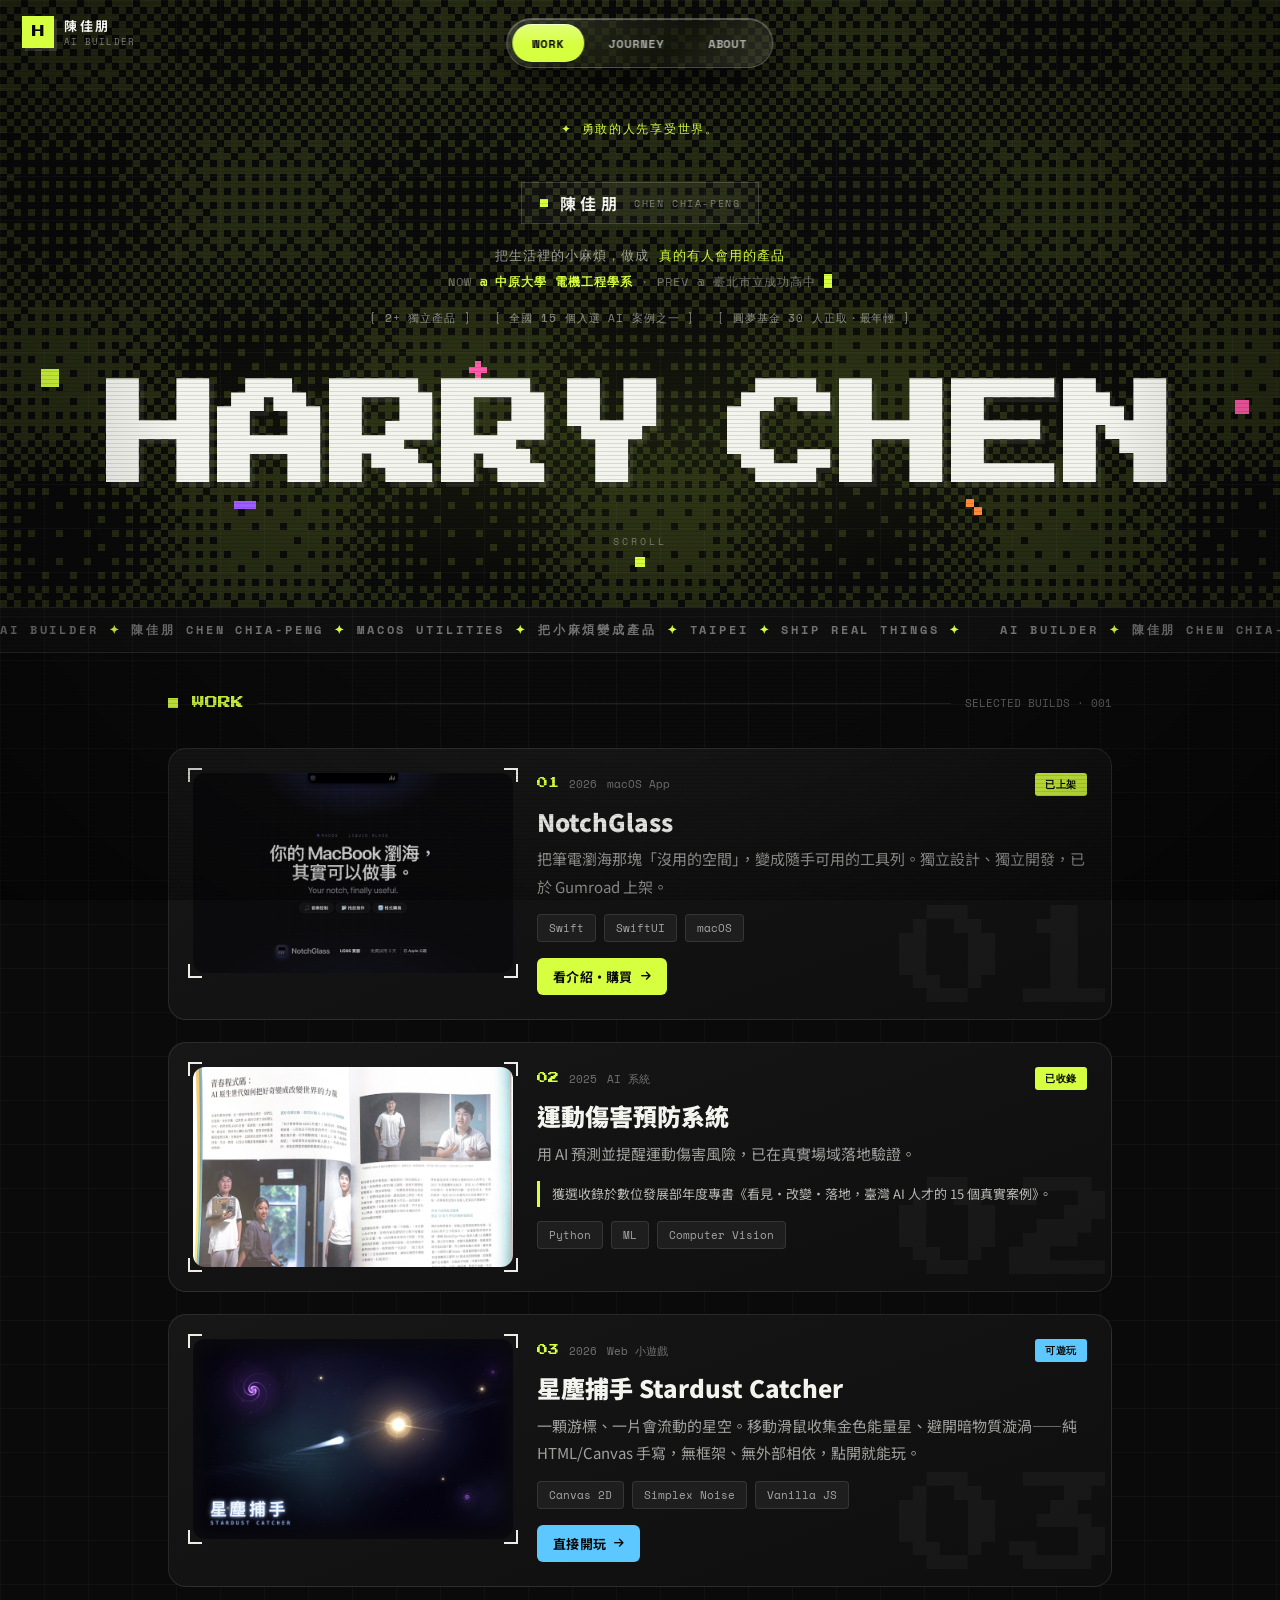
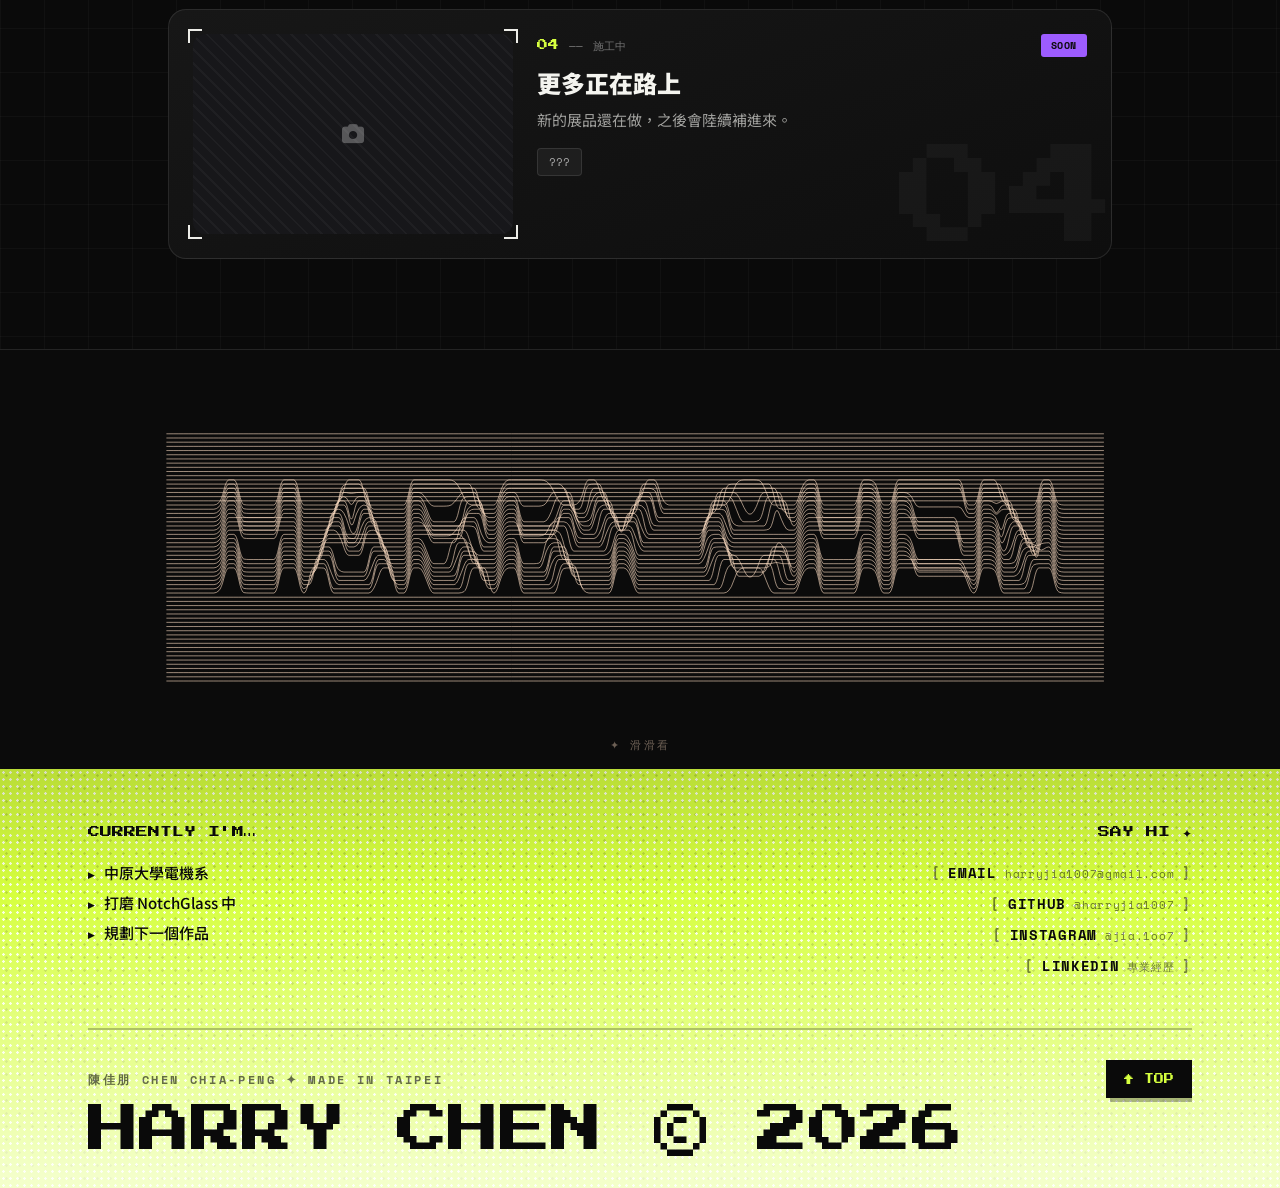
==== commit 22d016aa: "頁尾上方新增互動波浪線條字帶（HARRY CHEN） 一整片水平線條用文字亮度遮罩拼出「HARRY CHEN」，滑鼠/手指靠近會把 線條推開再彈回。改寫自使用者提供的參考碼，並修正 / 強化： - 觸" ====
--- a/index.html
+++ b/index.html
@@ -167,6 +167,12 @@
     </section>
   </main>
 
+  <!-- 互動波浪線條字（滑鼠 / 手指滑過會把線條推開）-->
+  <section class="wave-band" id="waveBand" aria-label="HARRY CHEN">
+    <canvas class="wave-canvas" id="waveCanvas" aria-hidden="true"></canvas>
+    <span class="wave-hint">✦ 滑滑看</span>
+  </section>
+
   <!-- FOOTER -->
   <footer class="site-footer">
     <div class="footer-inner">
--- a/styles.css
+++ b/styles.css
@@ -467,6 +467,29 @@
 .img-placeholder i{font-size:22px}
 .polaroid .img-placeholder,.strip-card .img-placeholder{background:repeating-linear-gradient(45deg, rgba(0,0,0,.04) 0 2px, transparent 2px 10px), #DDDDD6;color:rgba(0,0,0,.22)}
 
+/* ---------- 互動波浪線條字帶 ---------- */
+.wave-band{
+  position:relative;
+  width:100%;
+  height:clamp(240px,34vw,420px);
+  background:#0B0B0B;
+  border-top:1px solid var(--line);
+  overflow:hidden;
+}
+.wave-canvas{
+  position:absolute;inset:0;width:100%;height:100%;display:block;
+  touch-action:pan-y;        /* 讓垂直捲動照常，只有效果吃指標位置 */
+}
+.wave-hint{
+  position:absolute;left:50%;bottom:16px;transform:translateX(-50%);
+  font:11px var(--mono);color:rgba(255,223,196,.4);letter-spacing:.2em;
+  pointer-events:none;animation:px-blink 4s steps(1) infinite;
+}
+@media (max-width:640px){
+  .wave-band{height:clamp(180px,52vw,260px)}
+  .wave-hint{bottom:12px;font-size:10px}
+}
+
 /* ---------- FOOTER ---------- */
 .site-footer{
   position:relative;background-color:var(--accent);color:#0A0A0A;
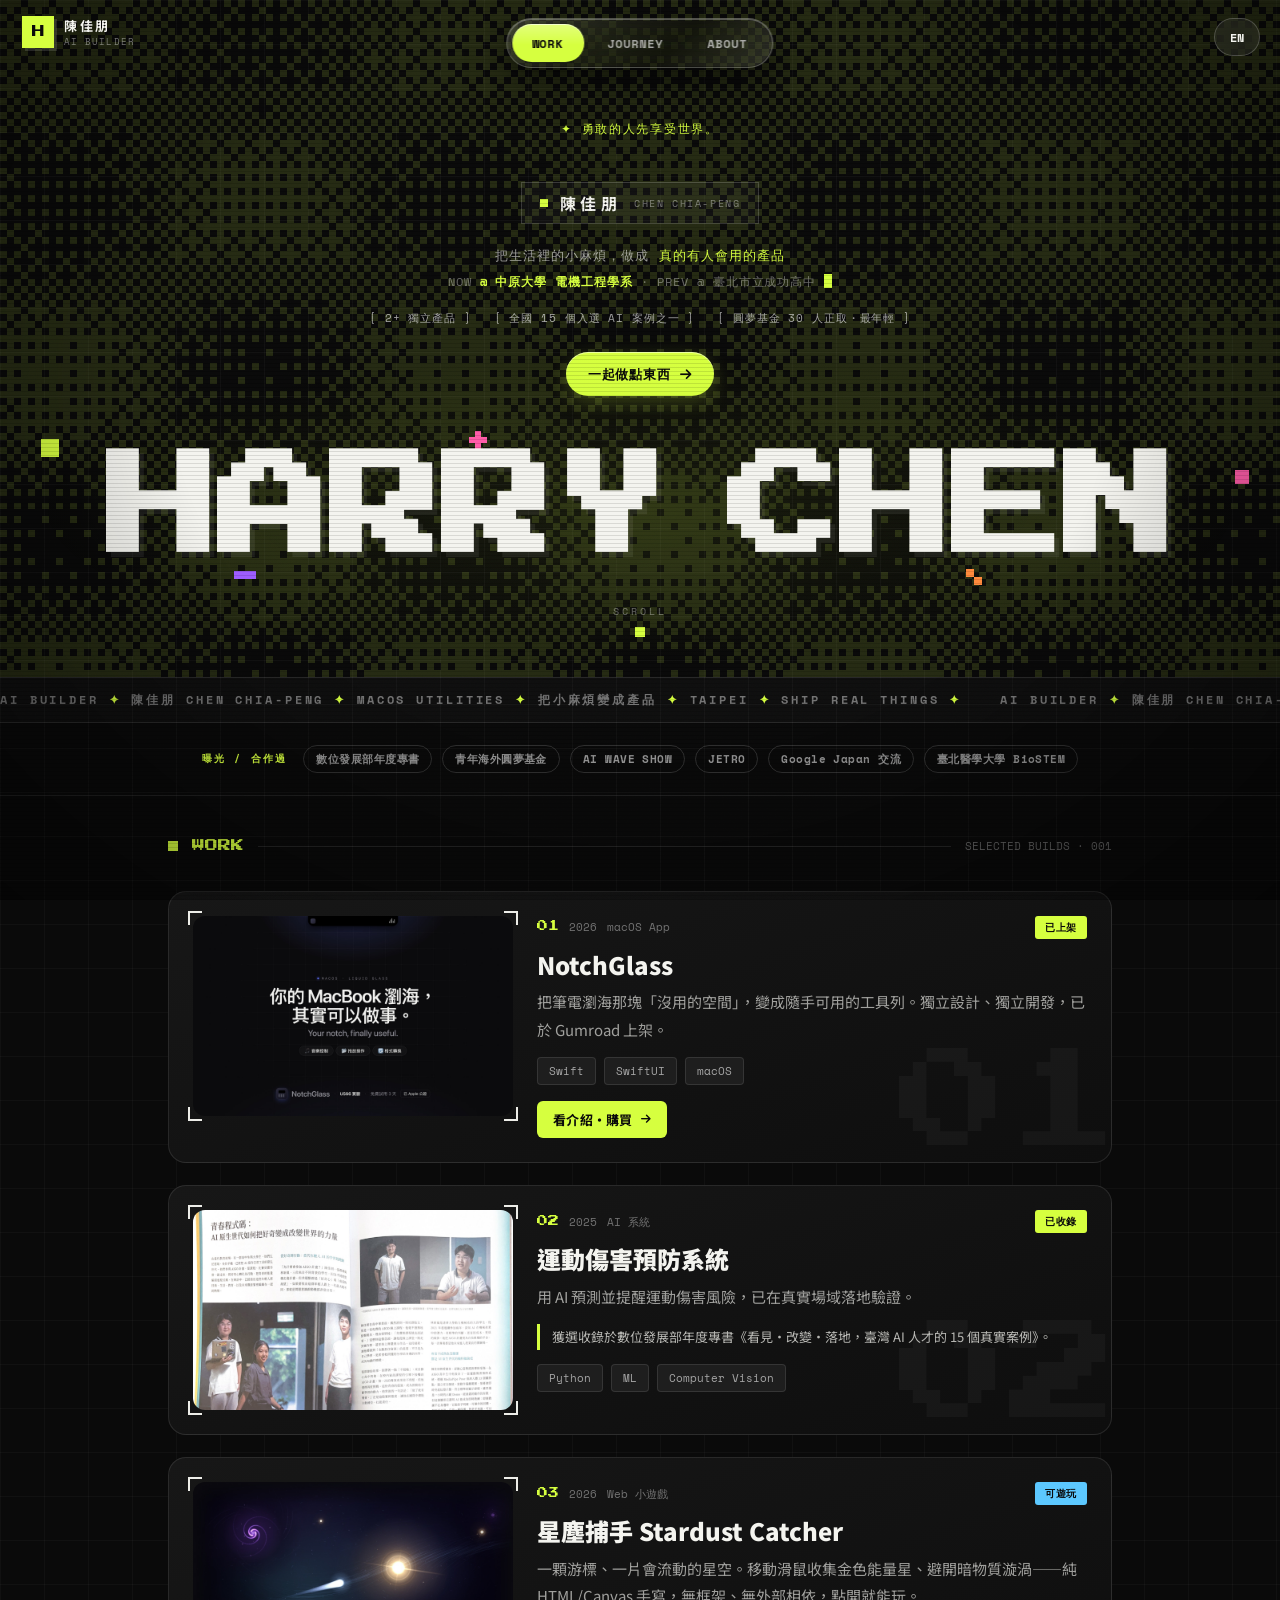
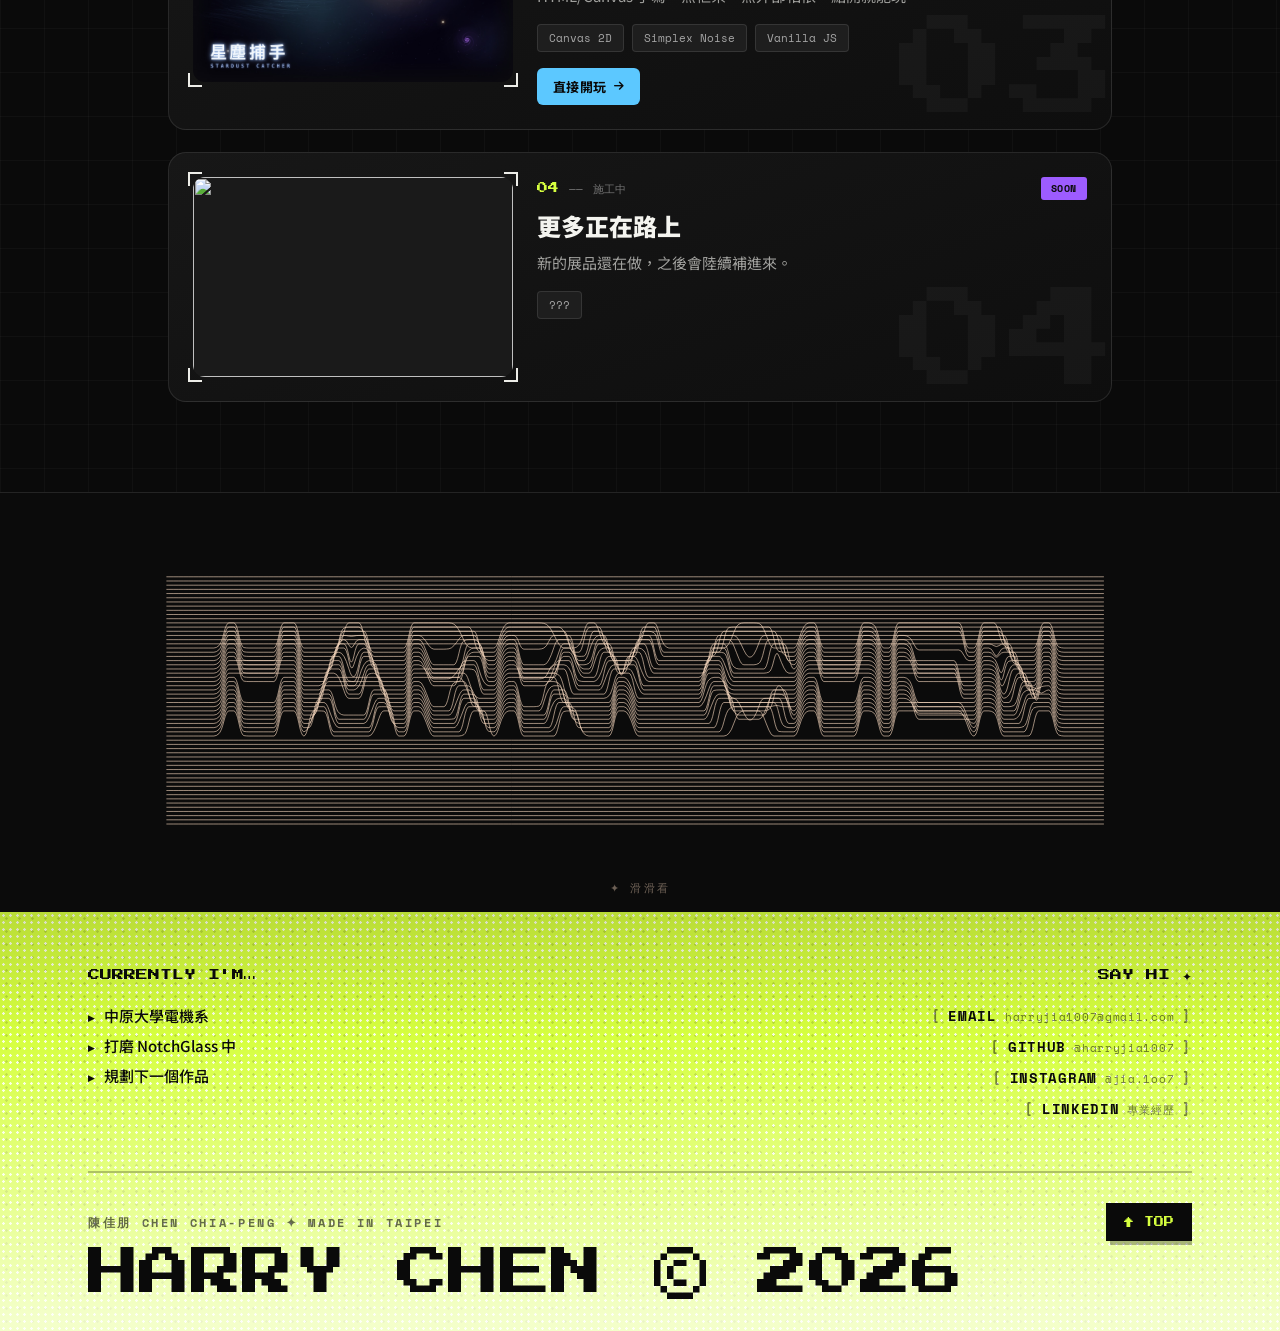
==== commit 09938e46: "SEO/社群 + 雙語 + CTA + 社會證明 + 安全標頭 一次做齊網站健檢的高影響項目：  SEO / 社群分享 - 補 og:image（Swift 生成的 1200×630 品牌分享圖 im" ====
--- a/index.html
+++ b/index.html
@@ -4,11 +4,53 @@
   <meta charset="utf-8">
   <meta name="viewport" content="width=device-width, initial-scale=1">
   <title>陳佳朋 Harry Chen — AI Builder｜Portfolio</title>
-  <meta name="description" content="Harry Chen（陳佳朋）的個人作品集：AI 工具、macOS 小工具與正在路上的新作品。深色像素風格。">
-
+  <meta name="description" content="Harry Chen（陳佳朋）的個人作品集：AI 工具、macOS 小工具與正在路上的新作品。把想法，做成真的有人會用的產品。">
+  <link rel="canonical" href="https://harryjia.com/">
+  <meta name="theme-color" content="#0A0A0A">
+
+  <!-- favicon（內嵌 SVG，不需額外檔案）：lime 底黑色 H -->
+  <link rel="icon" href="data:image/svg+xml,%3Csvg xmlns='http://www.w3.org/2000/svg' viewBox='0 0 100 100'%3E%3Crect width='100' height='100' rx='20' fill='%23D6FF3F'/%3E%3Ctext x='50' y='74' font-family='Arial,Helvetica,sans-serif' font-size='70' font-weight='900' text-anchor='middle' fill='%230A0A0A'%3EH%3C/text%3E%3C/svg%3E">
+  <link rel="apple-touch-icon" href="data:image/svg+xml,%3Csvg xmlns='http://www.w3.org/2000/svg' viewBox='0 0 100 100'%3E%3Crect width='100' height='100' fill='%230A0A0A'/%3E%3Crect x='18' y='18' width='64' height='64' rx='14' fill='%23D6FF3F'/%3E%3Ctext x='50' y='70' font-family='Arial,Helvetica,sans-serif' font-size='46' font-weight='900' text-anchor='middle' fill='%230A0A0A'%3EH%3C/text%3E%3C/svg%3E">
+
+  <!-- Open Graph / 社群分享預覽 -->
+  <meta property="og:type" content="website">
+  <meta property="og:site_name" content="Harry Chen · harryjia.com">
+  <meta property="og:url" content="https://harryjia.com/">
   <meta property="og:title" content="陳佳朋 Harry Chen — AI Builder Portfolio">
-  <meta property="og:description" content="把生活裡的小麻煩，做成真的有人會用的產品。">
-  <meta property="og:type" content="website">
+  <meta property="og:description" content="把想法，做成真的東西。從 macOS 小工具到 AI 系統，全國 15 個入選 AI 案例之一。">
+  <meta property="og:image" content="https://harryjia.com/images/og.jpg">
+  <meta property="og:image:width" content="1200">
+  <meta property="og:image:height" content="630">
+  <meta property="og:image:alt" content="Harry Chen — AI Builder">
+  <meta property="og:locale" content="zh_TW">
+
+  <!-- Twitter / X -->
+  <meta name="twitter:card" content="summary_large_image">
+  <meta name="twitter:title" content="陳佳朋 Harry Chen — AI Builder Portfolio">
+  <meta name="twitter:description" content="把想法，做成真的東西。全國 15 個入選 AI 案例之一。">
+  <meta name="twitter:image" content="https://harryjia.com/images/og.jpg">
+
+  <!-- 結構化資料：讓 Google 更懂「陳佳朋是誰」 -->
+  <script type="application/ld+json">
+  {
+    "@context": "https://schema.org",
+    "@type": "Person",
+    "name": "陳佳朋",
+    "alternateName": "Harry Chen",
+    "url": "https://harryjia.com/",
+    "image": "https://harryjia.com/images/og.jpg",
+    "jobTitle": "AI Builder",
+    "email": "harryjia1007@gmail.com",
+    "description": "獨立開發者、AI Builder。從 macOS 小工具到 AI 系統，把生活裡的小麻煩做成真的有人會用的產品。",
+    "alumniOf": "臺北市立成功高中",
+    "affiliation": { "@type": "CollegeOrUniversity", "name": "中原大學 電機工程學系" },
+    "sameAs": [
+      "https://github.com/harryjia1007",
+      "https://www.instagram.com/jia.1oo7",
+      "https://www.linkedin.com/in/chia-peng-chen-60981531b/"
+    ]
+  }
+  </script>
 
   <link rel="preconnect" href="https://fonts.googleapis.com">
   <link rel="preconnect" href="https://fonts.gstatic.com" crossorigin>
@@ -46,10 +88,13 @@
     <button class="tab-btn" data-tab="about">ABOUT</button>
   </nav>
 
+  <!-- 語言切換 -->
+  <button class="lang-toggle" id="langToggle" aria-label="Switch language / 切換語言">EN</button>
+
   <main>
     <!-- HERO -->
     <section class="hero">
-      <div class="hero-kicker">✦ 勇敢的人先享受世界。</div>
+      <div class="hero-kicker" id="heroKicker">✦ 勇敢的人先享受世界。</div>
 
       <div class="wordmark-wrap">
         <div class="wordmark glitch-a" aria-hidden="true">HARRY CHEN</div>
@@ -71,13 +116,14 @@
           <span class="hero-id-name">陳佳朋</span>
           <span class="hero-id-en">CHEN&nbsp;CHIA-PENG</span>
         </div>
-        <div class="hero-line1">把生活裡的小麻煩，做成 <span class="accent">真的有人會用的產品</span></div>
-        <div class="hero-line2"><span class="nw">NOW <span class="accent strong">@ 中原大學 電機工程學系</span></span> · <span class="nw">PREV @ 臺北市立成功高中</span><span class="caret"></span></div>
+        <div class="hero-line1" id="heroLine1">把生活裡的小麻煩，做成 <span class="accent">真的有人會用的產品</span></div>
+        <div class="hero-line2" id="heroLine2"><span class="nw">NOW <span class="accent strong">@ 中原大學 電機工程學系</span></span> · <span class="nw">PREV @ 臺北市立成功高中</span><span class="caret"></span></div>
         <div class="hero-stats">
-          <span>[ 2+ 獨立產品 ]</span>
-          <span>[ 全國 15 個入選 AI 案例之一 ]</span>
-          <span>[ 圓夢基金 30 人正取・最年輕 ]</span>
-        </div>
+          <span id="heroStat1">[ 2+ 獨立產品 ]</span>
+          <span id="heroStat2">[ 全國 15 個入選 AI 案例之一 ]</span>
+          <span id="heroStat3">[ 圓夢基金 30 人正取・最年輕 ]</span>
+        </div>
+        <a class="hero-cta" id="heroCta" href="mailto:harryjia1007@gmail.com">一起做點東西 <i class="fa-solid fa-arrow-right"></i></a>
       </div>
 
       <div class="hero-scroll">
@@ -92,6 +138,12 @@
         <span class="marquee-item">AI BUILDER <b>✦</b> 陳佳朋 CHEN CHIA-PENG <b>✦</b> MACOS UTILITIES <b>✦</b> 把小麻煩變成產品 <b>✦</b> TAIPEI <b>✦</b> SHIP REAL THINGS <b>✦</b>&nbsp;</span>
         <span class="marquee-item">AI BUILDER <b>✦</b> 陳佳朋 CHEN CHIA-PENG <b>✦</b> MACOS UTILITIES <b>✦</b> 把小麻煩變成產品 <b>✦</b> TAIPEI <b>✦</b> SHIP REAL THINGS <b>✦</b>&nbsp;</span>
       </div>
+    </div>
+
+    <!-- 曝光 / 合作過（社會證明） -->
+    <div class="featured">
+      <span class="featured-label" id="featuredLabel">曝光 / 合作過</span>
+      <div class="featured-list" id="featuredList"></div>
     </div>
 
     <!-- WORK -->
@@ -131,16 +183,16 @@
           <span class="px-bit g"></span>
           <div class="polaroid">
             <div class="img-slot" data-slot="about">
-              <img alt="陳佳朋" loading="lazy" onerror="this.style.display='none';this.nextElementSibling.style.display='flex';">
+              <img alt="陳佳朋 Harry Chen" loading="lazy">
               <div class="img-placeholder"><i class="fa-solid fa-camera"></i></div>
             </div>
             <div class="polaroid-cap">harry_陳佳朋.jpg ✦</div>
           </div>
         </div>
         <div class="about-copy">
-          <div class="about-hello">嗨，我是<span class="accent">陳佳朋</span>（Harry Chen）。</div>
-          <p class="about-p1">臺北市立成功高中畢業，即將進<b class="accent">中原大學 電機工程學系</b>。比起頭銜，更在意「<b>做出真的有人在用的東西</b>」。</p>
-          <p class="about-p2">從 macOS 小工具到 AI 系統，喜歡把生活裡的小麻煩變成一個會動的產品。這個網站會跟著我一起長大——每做一個新東西，就多一個作品。</p>
+          <div class="about-hello" id="aboutHello">嗨，我是<span class="accent">陳佳朋</span>（Harry Chen）。</div>
+          <p class="about-p1" id="aboutP1">臺北市立成功高中畢業，即將進<b class="accent">中原大學 電機工程學系</b>。比起頭銜，更在意「<b>做出真的有人在用的東西</b>」。</p>
+          <p class="about-p2" id="aboutP2">從 macOS 小工具到 AI 系統，喜歡把生活裡的小麻煩變成一個會動的產品。這個網站會跟著我一起長大——每做一個新東西，就多一個作品。</p>
           <div class="chips" id="aboutChips"></div>
         </div>
       </div>
@@ -170,7 +222,7 @@
   <!-- 互動波浪線條字（滑鼠 / 手指滑過會把線條推開）-->
   <section class="wave-band" id="waveBand" aria-label="HARRY CHEN">
     <canvas class="wave-canvas" id="waveCanvas" aria-hidden="true"></canvas>
-    <span class="wave-hint">✦ 滑滑看</span>
+    <span class="wave-hint" id="waveHint">✦ 滑滑看</span>
   </section>
 
   <!-- FOOTER -->
--- a/styles.css
+++ b/styles.css
@@ -262,9 +262,54 @@
 .hero-line2 .nw{white-space:nowrap}
 .caret{display:inline-block;width:8px;height:14px;background:var(--accent);margin-left:8px;vertical-align:-2px;animation:caret-blink 1.1s steps(1) infinite}
 .hero-stats{display:flex;flex-wrap:wrap;justify-content:center;gap:10px 22px;margin-top:16px}
-.hero-stats span{font:11px var(--mono);color:rgba(255,255,255,.5);letter-spacing:.08em;white-space:nowrap}
+.hero-stats span{font:11px var(--mono);color:rgba(255,255,255,.62);letter-spacing:.08em;white-space:nowrap}
 @keyframes px-blink{0%,49%{opacity:1}50%,100%{opacity:.15}}
 @keyframes caret-blink{0%,49%{opacity:1}50%,100%{opacity:0}}
+
+/* 主要行動呼籲 CTA */
+.hero-cta{
+  display:inline-flex;align-items:center;gap:10px;margin-top:26px;
+  font:700 13px var(--mono);letter-spacing:.06em;text-decoration:none;
+  color:#0A0A0A;background:var(--accent);
+  padding:12px 22px;border-radius:100px;
+  box-shadow:0 6px 20px rgba(214,255,63,.22), inset 0 1px 0 rgba(255,255,255,.5);
+  transition:transform .18s var(--ease-out,ease), box-shadow .18s ease;
+}
+.hero-cta:hover{transform:translateY(-2px);box-shadow:0 10px 28px rgba(214,255,63,.34), inset 0 1px 0 rgba(255,255,255,.5)}
+.hero-cta i{transition:transform .18s ease}
+.hero-cta:hover i{transform:translateX(3px)}
+
+/* 語言切換鈕（固定右上） */
+.lang-toggle{
+  position:fixed;top:18px;right:20px;z-index:55;
+  font:700 12px var(--mono);color:var(--ink);
+  background:rgba(255,255,255,.06);border:1px solid rgba(255,255,255,.2);
+  border-radius:100px;padding:8px 15px;min-height:38px;cursor:pointer;
+  backdrop-filter:blur(10px);-webkit-backdrop-filter:blur(10px);
+  transition:background .2s ease,transform .12s ease;
+}
+.lang-toggle:hover{background:rgba(255,255,255,.13)}
+.lang-toggle:active{transform:scale(.94)}
+@media (max-width:640px){.lang-toggle{top:14px;right:14px;padding:7px 12px;font-size:11px}}
+
+/* 曝光 / 合作過（社會證明） */
+.featured{
+  display:flex;flex-wrap:wrap;align-items:center;justify-content:center;gap:10px 16px;
+  padding:22px 20px;border-bottom:1px solid var(--line);
+}
+.featured-label{
+  font:700 10px var(--mono);letter-spacing:.22em;text-transform:uppercase;
+  color:var(--accent);white-space:nowrap;
+}
+.featured-list{display:flex;flex-wrap:wrap;align-items:center;justify-content:center;gap:8px 10px}
+.featured-list span{
+  font:600 11px var(--mono);color:rgba(255,255,255,.55);letter-spacing:.04em;
+  border:1px solid rgba(255,255,255,.14);border-radius:100px;padding:5px 12px;white-space:nowrap;
+}
+@media (max-width:640px){
+  .featured{gap:8px 12px;padding:18px 16px}
+  .featured-list span{font-size:10px;padding:4px 10px}
+}
 
 .hero-scroll{order:3;margin-top:34px;display:flex;flex-direction:column;align-items:center;gap:8px;padding-bottom:40px}
 .hero-scroll span:first-child{font:10px var(--mono);color:rgba(255,255,255,.38);letter-spacing:.3em}
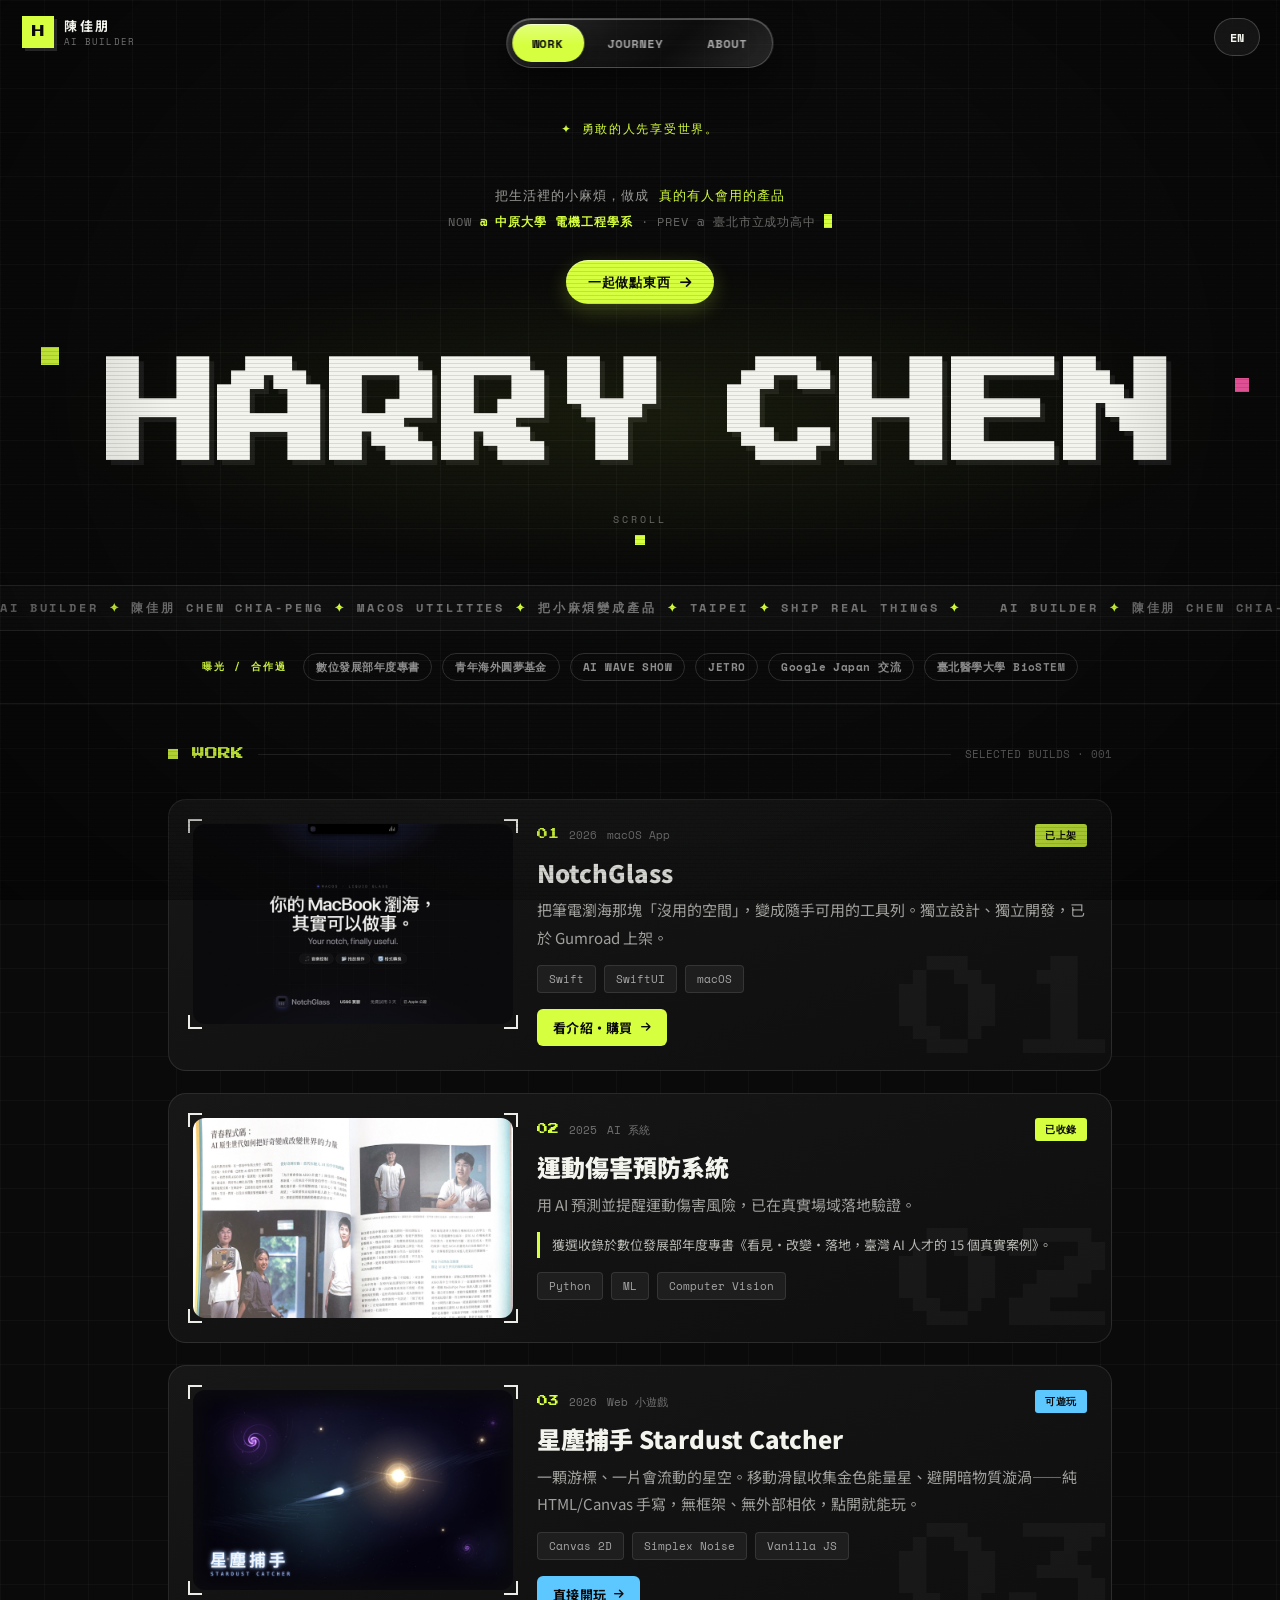
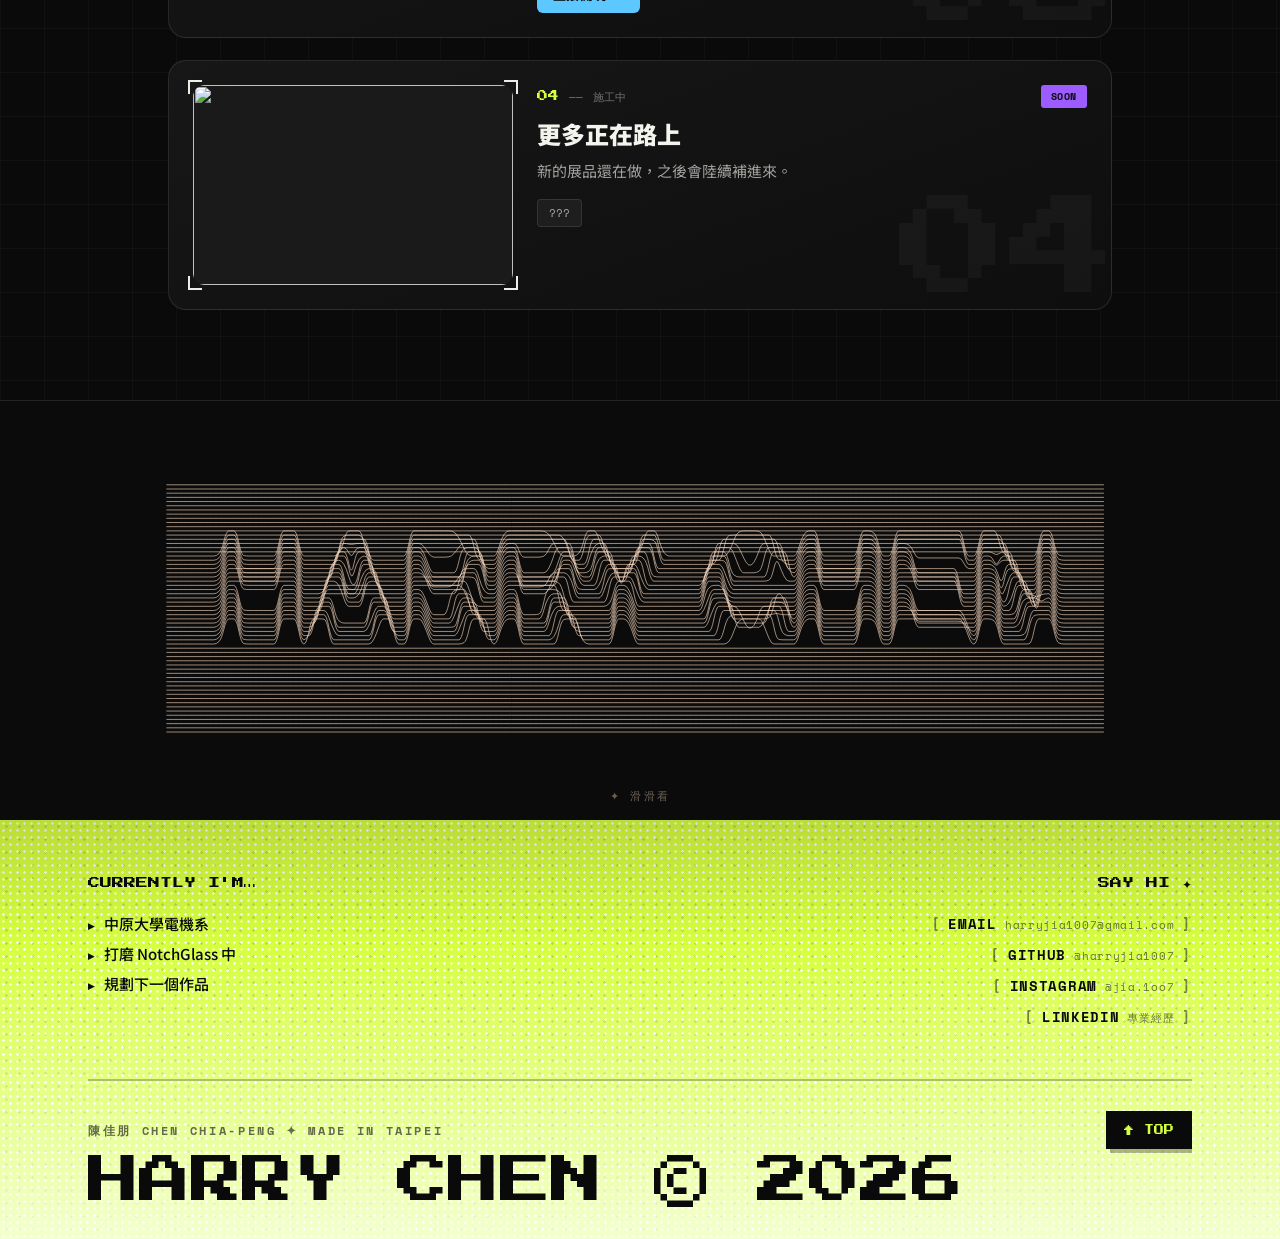
==== commit 0ef3605d: "首頁精簡：降低 hero 視覺雜訊（適度清爽） Harry 覺得元素太多。量化後：4 層背景材質 + 9 個漂浮方塊 + 20 個常駐 動畫 + 名字出現 15 次 + hero 疊 6 個文字區塊。" ====
--- a/index.html
+++ b/index.html
@@ -104,25 +104,12 @@
         </h1>
         <span class="px-bit a"></span>
         <span class="px-bit b"></span>
-        <span class="px-bit c"></span>
-        <span class="px-quad"><span></span><span></span><span></span><span></span></span>
-        <span class="px-tri"><span></span><span></span><span></span><span></span><span></span><span></span><span></span><span></span><span></span></span>
         <span class="px-bit d px-hide-m"></span>
       </div>
 
       <div class="hero-id">
-        <div class="hero-id-badge">
-          <span class="dot-blink"></span>
-          <span class="hero-id-name">陳佳朋</span>
-          <span class="hero-id-en">CHEN&nbsp;CHIA-PENG</span>
-        </div>
         <div class="hero-line1" id="heroLine1">把生活裡的小麻煩，做成 <span class="accent">真的有人會用的產品</span></div>
         <div class="hero-line2" id="heroLine2"><span class="nw">NOW <span class="accent strong">@ 中原大學 電機工程學系</span></span> · <span class="nw">PREV @ 臺北市立成功高中</span><span class="caret"></span></div>
-        <div class="hero-stats">
-          <span id="heroStat1">[ 2+ 獨立產品 ]</span>
-          <span id="heroStat2">[ 全國 15 個入選 AI 案例之一 ]</span>
-          <span id="heroStat3">[ 圓夢基金 30 人正取・最年輕 ]</span>
-        </div>
         <a class="hero-cta" id="heroCta" href="mailto:harryjia1007@gmail.com">一起做點東西 <i class="fa-solid fa-arrow-right"></i></a>
       </div>
 
@@ -178,9 +165,6 @@
       </div>
       <div class="about-grid">
         <div class="about-photo-wrap">
-          <span class="px-bit e"></span>
-          <span class="px-bit f"></span>
-          <span class="px-bit g"></span>
           <div class="polaroid">
             <div class="img-slot" data-slot="about">
               <img alt="陳佳朋 Harry Chen" loading="lazy">
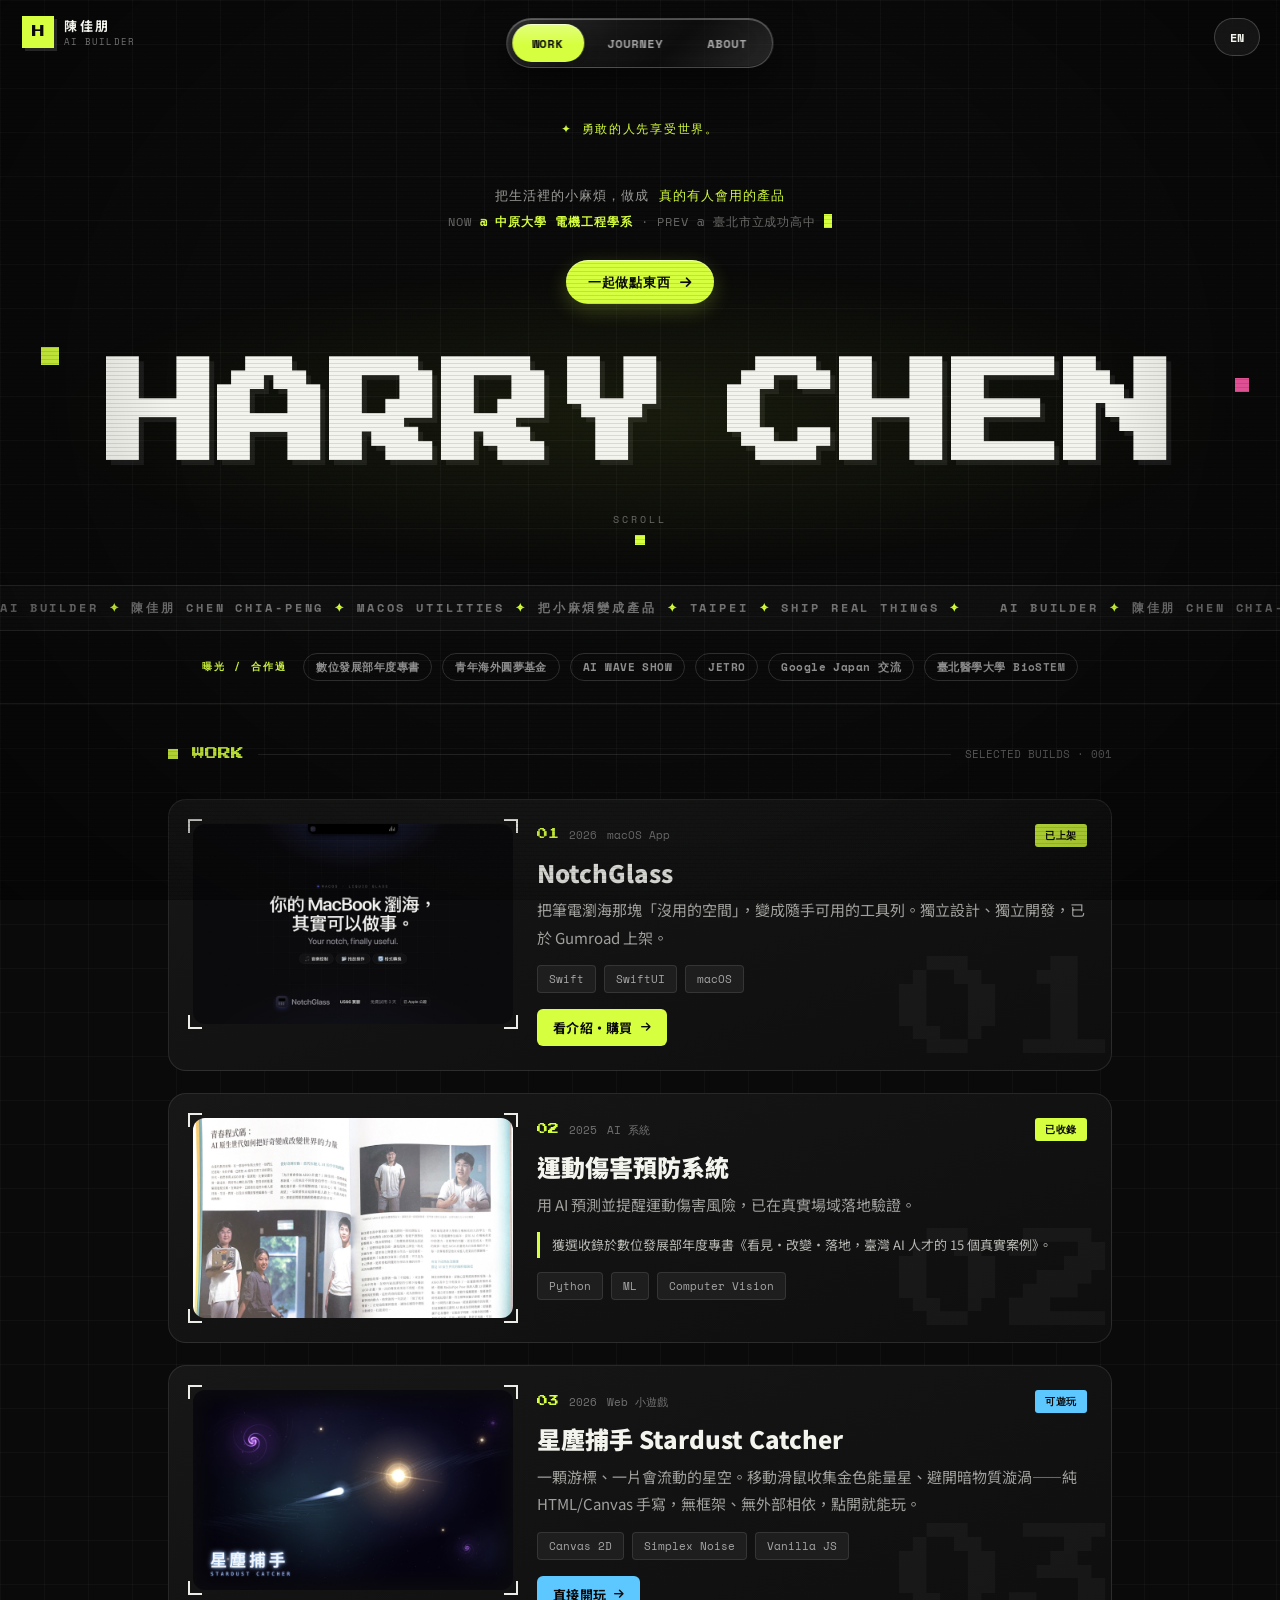
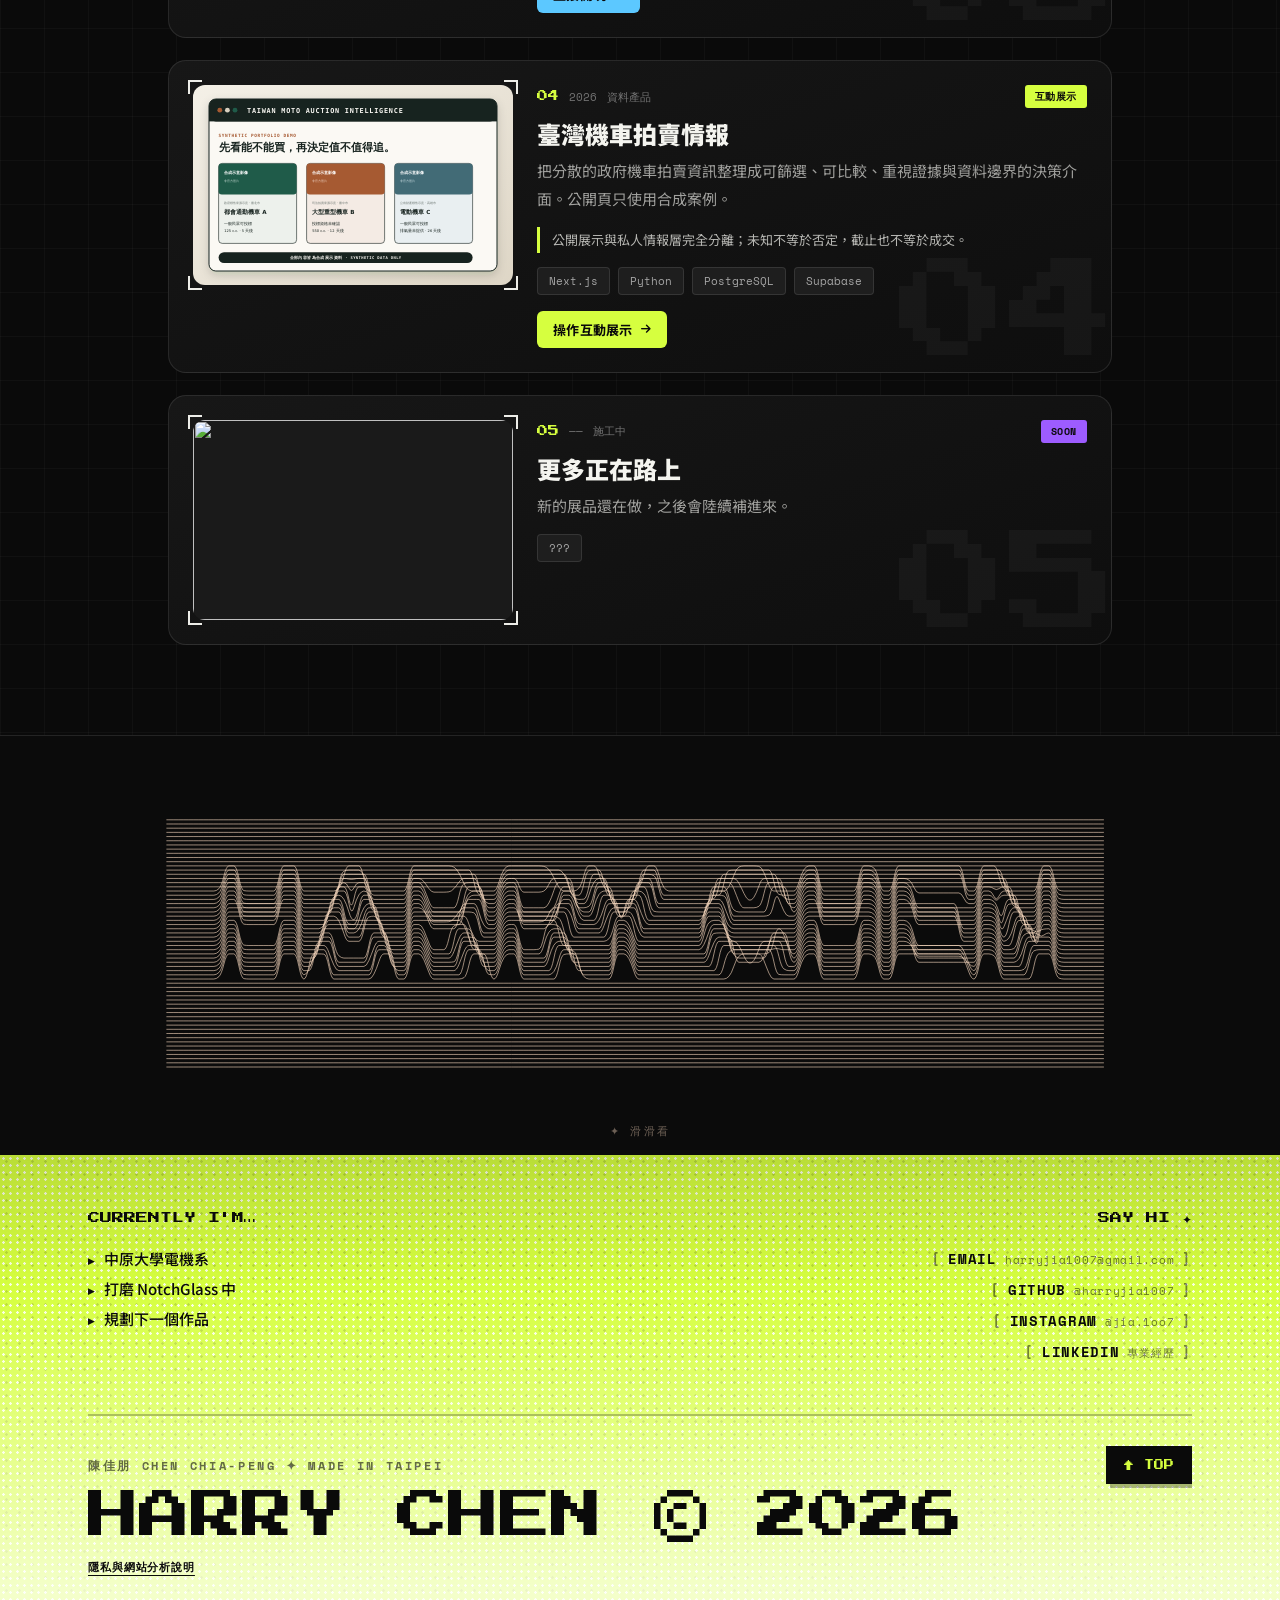
==== commit 4fe3afd9: "Add Taiwan motorcycle auction portfolio demo" ====
--- a/index.html
+++ b/index.html
@@ -226,6 +226,7 @@
         <div>
           <div class="footer-credit">陳佳朋 CHEN CHIA-PENG ✦ MADE IN TAIPEI</div>
           <div class="footer-wordmark">HARRY CHEN © 2026</div>
+          <a class="footer-privacy" href="privacy.html">隱私與網站分析說明</a>
         </div>
         <button class="top-btn" id="topBtn">↑ TOP</button>
       </div>
--- a/styles.css
+++ b/styles.css
@@ -567,6 +567,7 @@
 .footer-credit{font:700 12px var(--mono);letter-spacing:.22em;opacity:.6;margin-bottom:10px}
 .footer-wordmark{font-family:var(--pixel);font-size:clamp(16px,4.4vw,52px);line-height:1.2;white-space:nowrap;letter-spacing:-.01em;transition:letter-spacing .3s ease}
 .footer-wordmark:hover{letter-spacing:.04em}
+.footer-privacy{display:inline-block;margin-top:12px;color:#0A0A0A;font:700 11px var(--mono);letter-spacing:.08em;text-underline-offset:4px}
 .top-btn{
   font-family:var(--pixel);font-size:10px;background:#0A0A0A;color:var(--accent);
   border:none;padding:14px 18px;cursor:pointer;box-shadow:4px 4px 0 rgba(10,10,10,.3);
